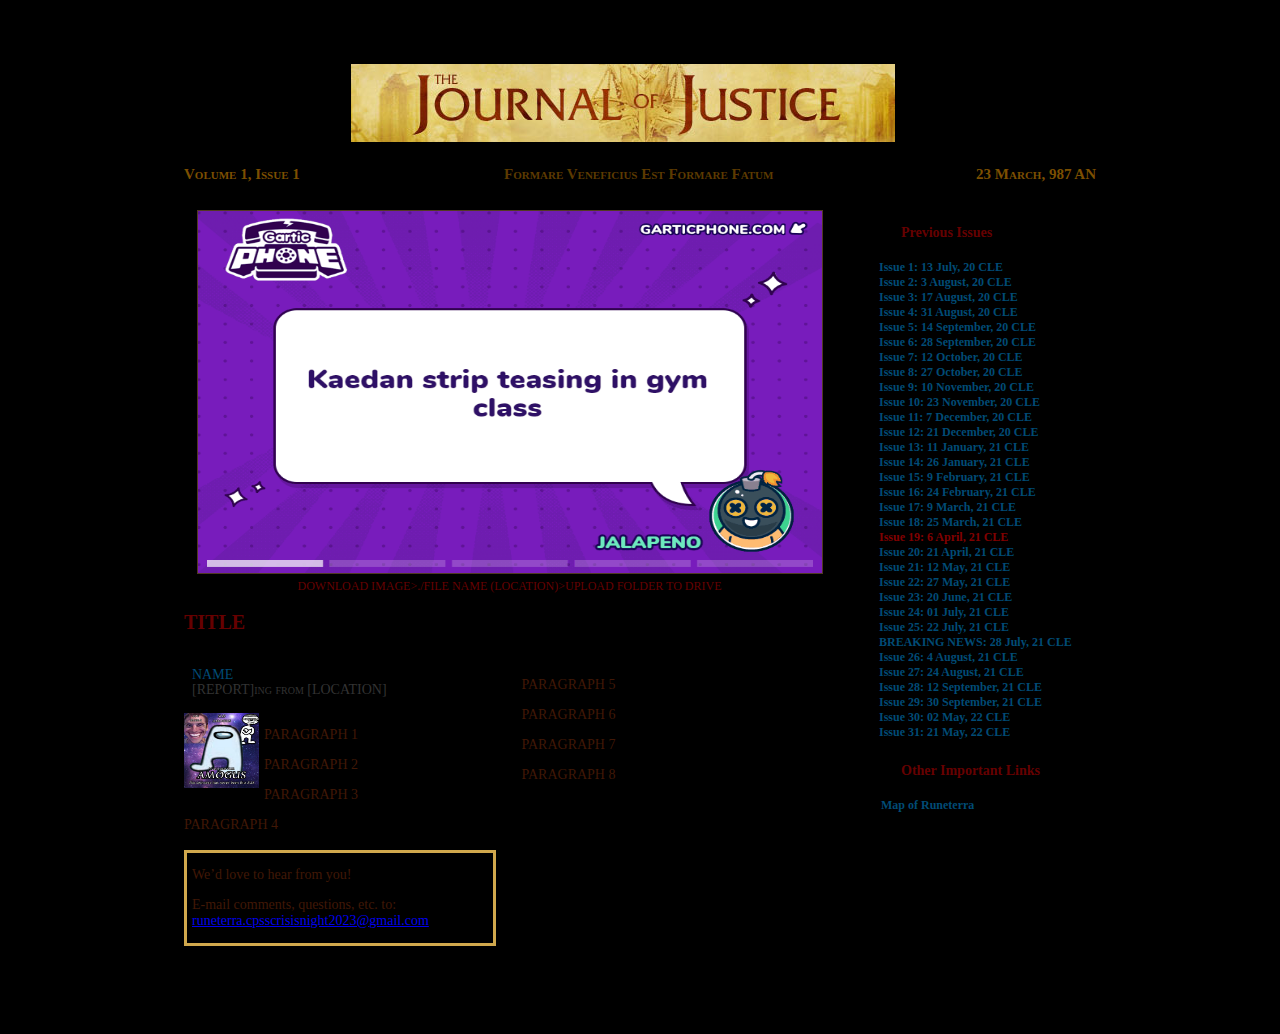
==== index.html @ c4e294aa "Rename limit test.html to index.html" ====
<!DOCTYPE html PUBLIC "-//W3C//DTD HTML 4.01//EN" "http://www.w3.org/TR/html4/strict.dtd">
<!-- saved from url=(0058)http://arcanummajoris.altervista.org/JoJ/Vol1/Issue19.html -->
<html xmlns="http://www.w3.org/1999/xhtml" xml:lang="en" lang="en"><head><meta http-equiv="Content-Type" content="text/html; charset=UTF-8">


	<script type="text/javascript" src="./limit test_files/script_    _script type=" text="" javascript"=""></script>
	<link type="text/css" rel="stylesheet" media="all" href="./limit test_files/style.css">
    <link type="text/css" rel="stylesheet" media="all" href="./limit test_files/shadowbox.css">
	<script type="text/javascript">
		Shadowbox.init({
			enableKeys: false
		});
	</script><style type="text/css" id="operaUserStyle"></style>
	
	<title>The Journal of Justice – Volume 1, Issue 19</title>
<style id="custom-cursor" type="text/css">body button, body [type='button'], body input[type='reset'], body input[type='submit'], body [role="button"], ::-webkit-search-cancel-button, ::-webkit-search-decoration, ::-webkit-scrollbar-button, ::-webkit-file-upload-button, [role^=button], .cc_pointer, [type="search"]::-webkit-search-cancel-button, a, select, [type="search"]::-webkit-search-decoration, .paper-button, .ytp-progress-bar-container, input[type=submit], :link, :visited, a > *, img,  ::-webkit-scrollbar-button, .ogdlpmhglpejoiomcodnpjnfgcpmgale_pointer, ::-webkit-file-upload-button, .ytp-volume-panel, #myogdlpmhglpejoiomcodnpjnfgcpmgale .icon, body .custom-cursor-on-hover {cursor: url("[data-uri]") 4 1, pointer !important;} html,body,body select,body .custom-cursor-default-hover {cursor: url("[data-uri]") 7 3, auto !important;}</style><style type="text/css">:root zeus-ad, :root topadblock, :root span[id^="ezoic-pub-ad-placeholder-"], :root guj-ad, :root gpt-ad, :root div[jsdata*="CarouselPLA-"][data-id^="CarouselPLA-"], :root div[id^="zergnet-widget"], :root div[id^="yandex_ad"], :root div[id^="vuukle-ad-"], :root div[id^="sticky_ad_"], :root div[id^="rc-widget-"], :root div[id^="lazyad-"], :root div[id^="gpt_ad_"], :root div[id^="ezoic-pub-ad-"], :root div[id^="div-gpt-"], :root div[id^="dfp-ad-"], :root div[id^="advads_ad_"], :root div[id^="adspot-"], :root div[id^="ads300_250-widget-"], :root div[id^="ads300_100-widget-"], :root div[id^="ads250_250-widget-"], :root div[id^="adrotate_widgets-"], :root div[id^="adngin-"], :root div[id^="_vdo_ads_player_ai_"], :root div[id*="ScriptRoot"], :root div[id*="MarketGid"], :root div[data-native_ad], :root div[data-mpu1], :root div[data-insertion], :root div[data-id-advertdfpconf], :root div[data-google-query-id], :root hl-adsense, :root div[data-contentexchange-widget], :root div[data-content="Advertisement"], :root div[data-alias="300x250 Ad 2"], :root div[data-alias="300x250 Ad 1"], :root div[data-adzone], :root div[data-adunit-path], :root div[data-ad-wrapper], :root div[data-ad-targeting], :root div[data-ad-placeholder], :root div[class^="native-ad-"], :root div[data-dfp-id], :root div[class^="kiwi-ad-wrapper"], :root div[class^="Adstyled__AdWrapper-"], :root div[aria-label="Ads"], :root display-ads, :root display-ad-component, :root aside[id^="adrotate_widgets-"], :root article.ad, :root ark-top-ad, :root app-advertisement, :root app-ad, :root amp-fx-flying-carpet, :root amp-embed[type="taboola"], :root amp-connatix-player, :root amp-ad-custom, :root ad-shield-ads, :root ad-desktop-sidebar, :root a[onmousedown^="this.href='https://paid.outbrain.com/network/redir?"][target="_blank"] + .ob_source, :root a[onmousedown^="this.href='https://paid.outbrain.com/network/redir?"][target="_blank"], :root a[onmousedown^="this.href='http://paid.outbrain.com/network/redir?"][target="_blank"] + .ob_source, :root a[href^="https://yogacomplyfuel.com/"], :root a[href^="https://www.purevpn.com/"][href*="&utm_source=aff-"], :root a[href^="https://www.privateinternetaccess.com/"] > img, :root a[href^="https://www.onlineusershielder.com/"], :root a[href^="https://www.nutaku.net/signup/landing/"], :root a[href^="https://www.nudeidols.com/cams/"], :root a[href^="https://www.mypornstarcams.com/landing/click/"], :root a[href^="https://www.mrskin.com/account/"], :root a[href^="https://www.kingsoffetish.com/tour?partner_id="], :root a[href^="https://www.iyalc.com/"], :root a[href^="https://www.infowarsstore.com/"] > img, :root a[href^="https://t.grtyi.com/"], :root a[href^="https://www.highperformancecpmgate.com/"], :root a[href^="https://www.highcpmrevenuenetwork.com/"], :root a[href^="https://www.get-express-vpn.com/offer/"], :root a[href^="https://www.financeads.net/tc.php?"], :root a[href^="https://www.brazzersnetwork.com/landing/"], :root div[class^="Display_displayAd"], :root a[href^="https://www.sheetmusicplus.com/?aff_id="], :root a[href^="https://www.bang.com/?aff="], :root [data-template-type="nativead"], :root a[href^="https://www.adultempire.com/"][href*="?partner_id="], :root a[href^="https://webroutetrk.com/"], :root a[href^="https://twinrdsyn.com/"], :root a[href^="https://tsartech.g2afse.com/"], :root [href^="https://www.mypatriotsupply.com/"] > img, :root a[href^="https://trk.softonixs.xyz/"], :root a[href^="https://trk.nfl-online-streams.club/"], :root a[href^="https://tragency-clesburg.icu/"], :root a[href^="https://tracking.avapartner.com/"], :root a[href^="https://track.afcpatrk.com/"], :root a[href^="https://track.adform.net/"], :root a[href^="https://torguard.net/aff.php"] > img, :root [data-role="tile-ads-module"], :root a[href^="https://adsrv4k.com/"], :root a[href^="https://go.xlviirdr.com"], :root a[href^="https://thaudray.com/"], :root a[href^="https://www.5mno3.com/"], :root a[href^="https://taghaugh.com/"], :root a[href^="https://www.sweetdeals.com"], :root [href^="https://zstacklife.com/"] img, :root a[href^="https://t.aslnk.link/"], :root a[href^="https://t.adating.link/"], :root [href^="https://track.fiverr.com/visit/"] > img, :root a[href^="https://go.trackitalltheway.com/"], :root a[href^="https://syndication.exoclick.com/"], :root a[href^="https://syndication.dynsrvtbg.com/"], :root a[href^="https://streamate.com/landing/click/"], :root a[href^="https://ad.doubleclick.net/"], :root a[href^="https://static.fleshlight.com/images/banners/"], :root a[href^="https://go.strpjmp.com/"], :root a[href^="https://refpa4903566.top/"], :root a[href^="https://prf.hn/click/"][href*="/camref:"] > img, :root a[href^="https://serve.awmdelivery.com/"], :root a[href^="https://prf.hn/click/"][href*="/adref:"] > img, :root [href^="https://r.kraken.com/"], :root a[href^="https://mmwebhandler.aff-online.com/"], :root a[href^="https://www.bet365.com/"][href*="affiliate="], :root iframe[id^="google_ads_frame"], :root a[href^="https://pb-track.com/"], :root a[href^="https://paid.outbrain.com/network/redir?"], :root div[id^="ad_position_"], :root a[href^="https://ovb.im/"], :root div[id^="ad-div-"], :root a[href^="https://newbinotracs.com/"], :root a[href^="https://natour.naughtyamerica.com/track/"], :root [href^="https://stvkr.com/"], :root a[href^="https://mediaserver.entainpartners.com/renderBanner.do?"], :root [href^="https://www.herbanomic.com/"] > img, :root a[href^="//moksoxos.com/"], :root a[href^="https://maymooth-stopic.com/"], :root a[href^="https://loboclick.com"], :root [href^="https://routewebtk.com/"], :root a[href^="https://see.kmisln.com/"], :root a[href^="https://a.bestcontentweb.top/"], :root a[href^="https://lobimax.com/"], :root a[href^="https://lead1.pl/"], :root a[href^="https://landing.brazzersnetwork.com/"], :root a[href^="https://ads.leovegas.com/redirect.aspx?"], :root a[href^="https://land.brazzersnetwork.com/landing/"], :root a[href^="https://juicyads.in/"], :root a[href^="https://itubego.com/video-downloader/?affid="], :root a[href^="https://iqbroker.com/"][href*="?aff="], :root a[href^="https://incisivetrk.cvtr.io/click?"], :root [data-revive-zoneid], :root a[href^="https://googleads.g.doubleclick.net/pcs/click"], :root a[href^="https://clk.wrenchsound.store/"], :root a[href^="https://go.zybrdr.com"], :root [href^="http://join.michelle-austin.com/"], :root a[href^="https://go.xxxiijmp.com"], :root a[href^="https://go.xtbaffiliates.com/"], :root a[href^="https://ismlks.com/"], :root a[href^="//a.bestcontentfare.top/"], :root [href^="https://www.mypillow.com/"] > img, :root a[href^="https://azpresearch.club/"], :root a[href^="https://go.xlirdr.com"], :root [data-css-class="dfp-inarticle"], :root .card-captioned.crd > .crd--cnt > .s2nPlayer, :root a[href^="https://go.tmrjmp.com"], :root a[href^="https://go.skinstrip.net"][href*="?campaignId="], :root a[href^="https://go.markets.com/visit/?bta="], :root a[href^="//lambingsyddir.com/"], :root a[href^="https://billing.purevpn.com/aff.php"] > img, :root a[href^="https://go.hpyrdr.com/"], :root a[href^="https://go.goaserv.com/"], :root a[href^="https://track.wg-aff.com"], :root a[href^="https://go.ebrokerserve.com/"], :root a[href^="https://go.dmzjmp.com"], :root a[href^="https://twinrdsrv.com/"], :root a[href^="https://go.admjmp.com/"], :root [href^="https://kingered-banctours.com/"], :root a[href^="https://get.surfshark.net/aff_c?"][href*="&aff_id="] > img, :root a-ad, :root a[href^="https://affiliate.rusvpn.com/click.php?"], :root a[href^="https://geniusdexchange.com/"], :root a[href^="https://frameworkdeserve.com/"], :root a[href^="https://flirtandsweets.life/"], :root a[href^="https://www.mrskin.com/tour"], :root a[href^="https://financeads.net/tc.php?"], :root bottomadblock, :root a[href^="https://fertilitycommand.com/"], :root [data-freestar-ad], :root a[href^="https://fc.lc/ref/"], :root div[data-native-ad], :root a[href^="https://engine.trackingdesks.com/"], :root [href^="https://totlnkcl.com/"], :root a[href^="https://www.adskeeper.com"], :root a[data-redirect^="https://paid.outbrain.com/network/redir?"], :root [href^="https://www.reimageplus.com/"], :root a[href^="https://engine.phn.doublepimp.com/"], :root a[href^="https://engine.blueistheneworanges.com/"], :root a[href^="https://wantopticalfreelance.com/"], :root a[href^="https://dl-protect.net/"], :root a[href^="https://clixtrac.com/"], :root div.fadeInDown[id$="____equal"][class$="____equal"], :root a[href^="https://mediaserver.gvcaffiliates.com/renderBanner.do?"], :root a[href^="https://join.dreamsexworld.com/"], :root a[href^="https://click.linksynergy.com/fs-bin/"], :root AD-TRIPLE-BOX, :root a[href^="https://click.hoolig.app/"], :root a[href^="https://track.totalav.com/"], :root img[src^="https://images.purevpnaffiliates.com"], :root a[href^="https://porntubemate.com/"], :root a[href^="http://www.gfrevenge.com/landing/"], :root a[href^="https://clickadilla.com/"], :root a[href^="https://click.dtiserv2.com/"], :root a[href^="https://go.xlvirdr.com"], :root a[href^="https://claring-loccelkin.com/"], :root [class^="s2nPlayer"], :root a[href^="https://chaturbate.jjgirls.com/?track="], :root a[href^="https://chaturbate.com/in/?track="], :root a[href^="https://chaturbate.com/in/?tour="], :root a[href^="https://cams.imagetwist.com/in/?track="], :root a[href^="https://cam4com.go2cloud.org/"], :root a[href^="https://affcpatrk.com/"], :root a[href^="https://bongacams2.com/track?"], :root a[href^="https://www.sheetmusicplus.com/"][href*="?aff_id="], :root a[href^="https://bngpt.com/"], :root a[href^="https://bluedelivery.pro/"], :root #topstuff > #tads, :root a[href^="https://black77854.com/"], :root a[href^="https://burpee.xyz/"], :root a[href^="https://ndt5.net/"], :root a[href^="https://batheunits.com/"], :root a[target="_blank"][onmousedown="this.href^='http://paid.outbrain.com/network/redir?"], :root a[href^="https://banners.livepartners.com/"], :root a[href^="https://m.do.co/c/"] > img, :root [href="https://masstortfinancing.com"] img, :root a[href^="https://bongacams10.com/track?"], :root a[href^="https://albionsoftwares.com/"], :root a[href^="https://t.hrtye.com/"], :root a[href^="https://go.etoro.com/"] > img, :root a[href^="https://join.sexworld3d.com/track/"], :root a[href^="https://intenseaffiliates.com/redirect/"], :root a[href^="https://aweptjmp.com/"], :root a[href^="https://ads.ad4game.com/"], :root [id^="google_ads_iframe"], :root a[href^="https://syndication.optimizesrv.com/"], :root a[href^="https://affpa.top/"], :root a[href^="https://adnetwrk.com/"], :root a[href^="https://adjoincomprise.com/"], :root [href^="http://misslinkvocation.com/"], :root a[href^="https://adclick.g.doubleclick.net/"], :root a[href^="https://go.nordvpn.net/aff"] > img, :root [href^="http://clicks.totemcash.com/"], :root a[href^="https://misspkl.com/"], :root a[href^="https://ad.zanox.com/ppc/"] > img, :root a[href^="https://ad.kubiccomps.icu/"], :root a[href^="https://adswick.com/"], :root a[href^="https://a2.adform.net/"], :root a[href^="https://iactrivago.ampxdirect.com/"], :root a[href^="https://a.medfoodhome.com/"], :root a[href^="http://static.fleshlight.com/images/banners/"], :root a[href^="https://a.adtng.com/"], :root [data-m-ad-id], :root a[href^="https://a-ads.com/"], :root [href="https://ourgoldguy.com/contact/"] img, :root a[href^="https://brightadnetwork.com/"], :root [href^="https://www.avantlink.com/click.php"] img, :root iframe[src^="https://pagead2.googlesyndication.com/"], :root a[href^="http://www.onwebcam.com/random?t_link="], :root a[href^="https://agacelebir.com/"], :root a[href^="https://spygasm.com/track?"], :root a[href^="http://d2.zedo.com/"], :root a[href^="http://www.friendlyduck.com/AF_"], :root a[href^="http://trk.globwo.online/"], :root a[href^="https://prf.hn/click/"][href*="/creativeref:"] > img, :root a[href^="http://www.adultempire.com/unlimited/promo?"][href*="&partner_id="], :root a[href^="http://traffic.tc-clicks.com/"], :root a[href^="http://tour.mrskin.com/"], :root a[href^="https://join.virtualtaboo.com/track/"], :root a[href^="https://funkydaters.com/"], :root [id^="ad_sky"], :root a[href^="http://https://www.get-express-vpn.com/offer/"], :root a[href^="https://cagothie.net/"], :root div[id^="google_dfp_"], :root a[href^="http://googleads.g.doubleclick.net/pcs/click"], :root a[href^="https://awentw.com/"], :root a[href^="https://www.googleadservices.com/pagead/aclk?"], :root a[href^="http://www.mrskin.com/tour"], :root a[href^="http://deloplen.com/"], :root .rc-cta[data-target], :root [href^="http://go.cm-trk2.com/"], :root a[href^="http://adtrack1.club/"], :root a[href^="http://click.payserve.com/"], :root a[href^="https://porngames.adult/?SID="], :root a[href^="https://landing1.brazzersnetwork.com"], :root #slashboxes > .deals-rail, :root [href^="http://globsads.com/"], :root [href^="https://www.brighteonstore.com/products/"] img, :root a[href^="http://bc.vc/?r="], :root .trc_rbox_border_elm .syndicatedItem, :root a[href^="http://www.onclickmega.com/jump/next.php?"], :root a[href^="http://adf.ly/?id="], :root a[href^="https://mityneedn.com/"], :root [href^="http://homemoviestube.com/"], :root a[href^="http://ad.doubleclick.net/"], :root .commercial-unit-mobile-top .jackpot-main-content-container > .UpgKEd + .nZZLFc > .vci, :root a[href^="//syndication.dynsrvtbg.com/"], :root a[href^="//pubads.g.doubleclick.net/"], :root [href^="https://traffserve.com/"], :root div[data-adname], :root a[href^="https://thechleads.pro/"], :root a[href^="//intorterraon.com/"], :root a[href^="https://fastestvpn.com/lifetime-special-deal?a_aid="], :root a[href^="https://tour.mrskin.com/"], :root a[href^="http://allaptair.club/"], :root a[href^="//go.eabids.com/"], :root [data-d-ad-id], :root a[href*=".engine.adglare.net/"], :root a[href^="https://a.bestcontentoperation.top/"], :root a[href^="//go.xlviiirdr.com"], :root [data-dynamic-ads], :root a[data-widget-outbrain-redirect^="http://paid.outbrain.com/network/redir?"], :root [data-ad-width], :root [href^="https://join.playboyplus.com/track/"], :root a[data-url^="http://paid.outbrain.com/network/redir?"] + .author, :root a[href^="https://axdsz.pro/"], :root a[href^="http://bodelen.com/"], :root a[data-oburl^="https://paid.outbrain.com/network/redir?"], :root [href^="https://cpa.10kfreesilver.com/"], :root a[href^="https://a.bestcontentfood.top/"], :root a[href^="https://reinstandpointdumbest.com/"], :root a[data-obtrack^="http://paid.outbrain.com/network/redir?"], :root [href^="https://goldforyourfuture.com/clk.trk"] img, :root a[href^="http://wct.link/"], :root [href^="https://infinitytrk.com/"], :root [onclick^="location.href='http://www.reimageplus.com"], :root [id^="section-ad-banner"], :root .commercial-unit-mobile-top > div[data-pla="1"], :root [id^="chp_ads_block"], :root a[href^="https://go.julrdr.com/"], :root .trc_rbox_div .syndicatedItemUB, :root [href^="https://zone.gotrackier.com/"], :root [href^="https://www.targetingpartner.com/"], :root [href^="https://detachedbates.com/"], :root a[href^="https://fourwhenstatistics.com/"], :root [href^="https://www.restoro.com/"], :root div[id^="ad-position-"], :root a[href^="http://adultfriendfinder.com/go/page/landing"], :root a[href^="http://affiliate.glbtracker.com/"], :root a[href^="https://leg.xyz/?track="], :root a[href^="https://go.cmtaffiliates.com/"], :root [data-name="adaptiveConstructorAd"], :root [href^="https://optimizedelite.com/"] > img, :root a[href^="//thaudray.com/"], :root div[id^="crt-"][style], :root a[href^="http://adultgames.xxx/"], :root a[href^="https://traffic.bannerator.com/"], :root [href^="https://shiftnetwork.infusionsoft.com/go/"] > img, :root a[onmousedown^="this.href='http://paid.outbrain.com/network/redir?"][target="_blank"], :root [href^="https://secure.bmtmicro.com/servlets/"], :root a[href^="https://losingoldfry.com/"], :root .scroll-fixable.rail-right > .deals-rail, :root a[href^="https://oackoubs.com/"], :root a[href^="https://awptjmp.com/"], :root a[href^="https://go.goasrv.com/"], :root .commercial-unit-mobile-top > .v7hl4d, :root [href^="http://mypillow.com/"] > img, :root a[href^="http://bongacams.com/track?"], :root a[href^="https://fleshlight.sjv.io/"], :root [data-ad-manager-id], :root a[href^="https://promo-bc.com/"], :root a[href^="https://clicks.pipaffiliates.com/"], :root [href^="https://noqreport.com/"] > img, :root a[href^="https://go.hpyjmp.com"], :root ADS-RIGHT, :root [href^="https://mystore.com/"] > img, :root [href^="https://mypatriotsupply.com/"] > img, :root [href^="https://mylead.global/stl/"] > img, :root #leader-companion > a[href], :root a[href^="https://transfer.xe.com/signup/track/redirect?"], :root .vid-present > .van_vid_carousel__padding, :root a[href^="https://go.xxxijmp.com"], :root [href^="https://istlnkcl.com/"], :root [href^="https://www.hostg.xyz/"] > img, :root .section-subheader > .section-hotel-prices-header, :root [href^="https://go.affiliatexe.com/"], :root [href^="https://go.4rabettraff.com/"], :root [href^="https://glersakr.com/"], :root ins.adsbygoogle, :root a[href^="https://1startfiledownload1.com/"], :root a[href^="https://wittered-mainging.com/"], :root [href^="https://engine.gettopple.com/"], :root a[href^="https://go.gldrdr.com/"], :root [data-id^="div-gpt-ad"], :root [href^="https://awbbjmp.com/"], :root a[href^="https://k2s.cc/pr/"], :root [href^="https://affect3dnetwork.com/track/"], :root a[href^="https://camfapr.com/landing/click/"], :root [href="//sexcams.plus/"], :root a[href^="https://go.currency.com/"], :root [href^="http://www.mypillow.com/"] > img, :root div[id^="div-ads-"], :root [href^="https://rapidgator.net/article/premium/ref/"], :root a[href^="https://www.sugarinstant.com/?partner_id="], :root a[href^="https://adultfriendfinder.com/go/page/landing"], :root div[data-role="sidebarAd"], :root [href^="https://join3.bannedsextapes.com"], :root div[data-spotim-slot], :root [href^="https://antiagingbed.com/discount/"] > img, :root a[href^="https://go.247traffic.com/"], :root [href^="https://join.girlsoutwest.com/"], :root [href^="http://trafficare.net/"], :root a[href^="https://tc.tradetracker.net/"] > img, :root a[href^="https://adserver.adreactor.com/"], :root [href^="http://join.shemalesfromhell.com/"], :root [id^="ad_slider"], :root a[href^="http://www.adultdvdempire.com/?partner_id="][href*="&utm_"], :root [href^="http://join.shemale.xxx/"], :root [href^="https://ilovemyfreedoms.com/landing-"], :root a[href^="https://ads.betfair.com/redirect.aspx?"], :root [href^="http://www.fleshlightgirls.com/"], :root [href^="http://join.trannies-fuck.com/"], :root .trc_rbox .syndicatedItem, :root a[href^="http://cam4com.go2cloud.org/aff_c?"], :root a[href^="https://cpmspace.com/"], :root [href^="https://freecourseweb.com/"] > .sitefriend, :root [class^="adDisplay-module"], :root [class^="chp_ads_block"], :root a[href^="https://thefacux.com/"], :root a[href^="https://ads.planetwin365affiliate.com/redirect.aspx?"], :root [href^="http://join.rodneymoore.com/"], :root a[href*=".trust.zone"], :root [href^="https://shrugartisticelder.com"], :root [href^="https://go.xlrdr.com"], :root [name^="google_ads_iframe"], :root [href^="https://safer-redirection.com"], :root [href^="//ngeoziadiyc4hi2e.com/"], :root a[href^="https://go.xxxjmp.com"], :root [data-desktop-ad-id], :root [href^="https://wct.link/"], :root #kt_player > a[target="_blank"], :root [href="https://www.masstortfinancing.com/"] > img, :root .ob_container .item-container-obpd, :root [id^="div-gpt-ad"], :root [href^="https://mypillow.com/"] > img, :root [href^="https://ad.admitad.com/"], :root a[href^="https://u.expresstech.io/"], :root [href="https://jdrucker.com/gold"] > img, :root [href^="https://v.investologic.co.uk/"], :root [href^="https://cipledecline.buzz/"], :root a[href^="https://track.ultravpn.com/"], :root [href^="https://goldcometals.com/clk.trk"], :root [data-mobile-ad-id], :root a[href^="http://tc.tradetracker.net/"] > img, :root a[href^="https://www.geekbuying.com/dynamic-ads/"], :root a[href^="http://affiliates.thrixxx.com/"], :root #searchResultsList > div > div[onclick$="'inline.ad'});"], :root a[href^="https://trk.sportsflix4k.club/"], :root a[href^="https://go.xlivrdr.com"], :root [data-ez-name], :root AMP-AD, :root [data-ad-cls], :root a[href^="https://www.goldenfrog.com/vyprvpn?offer_id="][href*="&aff_id="], :root [id^="ad-wrap-"], :root div[id^="taboola-stream-"], :root [href^="https://go.astutelinks.com/"], :root [onclick*="content.ad/"], :root [href^="http://residenceseeingstanding.com/"], :root div[data-adunit], :root app-large-ad, :root [href^="https://turtlebids.irauctions.com/"] img, :root [class^="amp-ad-"], :root [href^="https://affiliate.fastcomet.com/"] > img, :root a[href^="http://go.xtbaffiliates.com/"], :root .grid > .container > #aside-promotion, :root DFP-AD, :root AD-SLOT, :root .ob_dual_right > .ob_ads_header ~ .odb_div, :root [href^="https://click2cvs.com/"], :root .trc_related_container div[data-item-syndicated="true"], :root [href^="http://join.shemalepornstar.com/"], :root a[href^="https://go.xlviiirdr.com"], :root .trc_rbox_div .syndicatedItem, :root [data-ad-module], :root [href^="https://trackfin.asia/"], :root .plistaList > .plista_widget_underArticle_item[data-type="pet"], :root a[href*="//lkstrck2.com/"], :root .plistaList > .itemLinkPET, :root atf-ad-slot, :root .commercial-unit-mobile-top .jackpot-main-content-container > .UpgKEd + .nZZLFc > div > .vci, :root a[href^="http://partners.etoro.com/"], :root [data-advadstrackid], :root #atvcap + #tvcap > .mnr-c > .commercial-unit-mobile-top, :root a[href^="https://traffdaq.com/"], :root a[href^="https://tm-offers.gamingadult.com/"], :root [class^="div-gpt-ad"], :root a[href^="https://bs.serving-sys.com"], :root [href^="https://www.cloudways.com/en/?id"], :root a[href^="https://refpazkjixes.top/"], :root #mgb-container > #mgb, :root a[href^="https://join.virtuallust3d.com/"], :root #taw > .med + div > #tvcap > .mnr-c:not(.qs-ic) > .commercial-unit-mobile-top, :root [data-adblockkey] { display: none !important; }</style><link id="nordvpn-contentScript-extension-fonts" rel="stylesheet" href="./limit test_files/css"></head>
<body>
	<div id="container">
		<div id="header">
			<img id="logo" src="./limit test_files/logo_en.jpg" alt="The Journal of Justice">
			<h1 id="issue_number">Volume 1, Issue 1</h1>
			<h2 id="latin_slug">Formare Veneficius Est Formare Fatum</h2>
			<h1 id="issue_date">23 March, 987 AN</h1>
		</div>
		<div id="footer"></div>
		<div id="sidebar">
            <div class="sidebar_top">
                <h2>Previous Issues</h2>
                <div id="block-block-3" class="block block-block">
					<div class="content">
					</div>
				</div>
				<div id="block-views-story_latest_issues-block_1" class="block block-views">
				<div class="content">
					<div class="view view-story-latest-issues view-id-story_latest_issues view-display-id-block_1 view-dom-id-1">
						<div class="view-content">
							<div class="item-list">
								<ul>
									<li class="views-row views-row-1 views-row-odd views-row-first">  
										<div class="views-field-title">
											<span class="field-content"><a href="http://arcanummajoris.altervista.org/JoJ/Vol1/Issue1.html">Issue 1: 13 July, 20 CLE</a></span>
										</div>
									</li>
									<li class="views-row views-row-2 views-row-even">  
										<div class="views-field-title">
											<span class="field-content"><st><a href="http://arcanummajoris.altervista.org/JoJ/Vol1/Issue2.html">Issue 2: 3 August, 20 CLE</a></st></span>
										</div>
									</li>
									<li class="views-row views-row-3 views-row-odd">  
										<div class="views-field-title">
											<span class="field-content"><st><a href="http://arcanummajoris.altervista.org/JoJ/Vol1/Issue3.html">Issue 3: 17 August, 20 CLE</a></st></span>
										</div>
									</li>
									<li class="views-row views-row-4 views-row-even">  
										<div class="views-field-title">
											<span class="field-content"><a href="http://arcanummajoris.altervista.org/JoJ/Vol1/Issue4.html">Issue 4: 31 August, 20 CLE</a></span>
										</div>
									</li>
									<li class="views-row views-row-5 views-row-odd">  
										<div class="views-field-title">
											<span class="field-content"><a href="http://arcanummajoris.altervista.org/JoJ/Vol1/Issue5.html">Issue 5: 14 September, 20 CLE</a></span>
										</div>
									</li>
									<li class="views-row views-row-6 views-row-even">  
										<div class="views-field-title">
											<span class="field-content"><a href="http://arcanummajoris.altervista.org/JoJ/Vol1/Issue6.html">Issue 6: 28 September, 20 CLE</a></span>
										</div>
									</li>
									<li class="views-row views-row-7 views-row-odd">  
										<div class="views-field-title">
											<span class="field-content"><a href="http://arcanummajoris.altervista.org/JoJ/Vol1/Issue7.html">Issue 7: 12 October, 20 CLE</a></span>
										</div>
									</li>
									<li class="views-row views-row-8 views-row-even">  
										<div class="views-field-title">
											<span class="field-content"><a href="http://arcanummajoris.altervista.org/JoJ/Vol1/Issue8.html">Issue 8: 27 October, 20 CLE</a></span>
										</div>
									</li>
									<li class="views-row views-row-9 views-row-odd">  
										<div class="views-field-title">
											<span class="field-content"><a href="http://arcanummajoris.altervista.org/JoJ/Vol1/Issue9.html">Issue 9: 10 November, 20 CLE</a></span>
										</div>
									</li>
									<li class="views-row views-row-10 views-row-even">  
										<div class="views-field-title">
											<span class="field-content"><a href="http://arcanummajoris.altervista.org/JoJ/Vol1/Issue10.html">Issue 10: 23 November, 20 CLE</a></span>
										</div>
									</li>
									<li class="views-row views-row-11 views-row-odd">  
										<div class="views-field-title">
											<span class="field-content"><a href="http://arcanummajoris.altervista.org/JoJ/Vol1/Issue11.html">Issue 11: 7 December, 20 CLE</a></span>
										</div>
									</li>
									<li class="views-row views-row-12 views-row-even">  
										<div class="views-field-title">
											<span class="field-content"><a href="http://arcanummajoris.altervista.org/JoJ/Vol1/Issue12.html">Issue 12: 21 December, 20 CLE</a></span>
										</div>
									</li>
									<li class="views-row views-row-13 views-row-odd">  
										<div class="views-field-title">
											<span class="field-content"><a href="http://arcanummajoris.altervista.org/JoJ/Vol1/Issue13.html">Issue 13: 11 January, 21 CLE</a></span>
										</div>
									</li>
									<li class="views-row views-row-14 views-row-even">  
										<div class="views-field-title">
											<span class="field-content"><a href="http://arcanummajoris.altervista.org/JoJ/Vol1/Issue14.html">Issue 14: 26 January, 21 CLE</a></span>
										</div>
									</li>
									<li class="views-row views-row-15 views-row-odd">  
										<div class="views-field-title">
											<span class="field-content"><a href="http://arcanummajoris.altervista.org/JoJ/Vol1/Issue15.html">Issue 15: 9 February, 21 CLE</a></span>
										</div>
									</li>
									<li class="views-row views-row-16 views-row-even">  
										<div class="views-field-title">
											<span class="field-content"><a href="http://arcanummajoris.altervista.org/JoJ/Vol1/Issue16.html">Issue 16: 24 February, 21 CLE</a></span>
										</div>
									</li>
									<li class="views-row views-row-17 views-row-odd">  
										<div class="views-field-title">
											<a href="http://arcanummajoris.altervista.org/JoJ/Vol1/Issue17.html">Issue 17: 9 March, 21 CLE</a>
										</div>
									</li>
									<li class="views-row views-row-18 views-row-even">  
										<div class="views-field-title">
											<span class="field-content"><a href="http://arcanummajoris.altervista.org/JoJ/Vol1/Issue18.html">Issue 18: 25 March, 21 CLE</a></span>
										</div>
									</li>
									<li class="views-row views-row-19 views-row-odd">  
										<div class="views-field-title">
											<span class="field-content"><span class="field-content"><strong><font color="#800000">Issue 19: 6 April, 21 CLE</font></strong></span>
										</span></div>
									</li>
									<li class="views-row views-row-20 views-row-even">  
										<div class="views-field-title">
											<span class="field-content"><a href="http://arcanummajoris.altervista.org/JoJ/Vol1/Issue20.html">Issue 20: 21 April, 21 CLE</a></span>
										</div>
									</li>
									<li class="views-row views-row-21 views-row-odd">  
										<div class="views-field-title">
											<span class="field-content"><a href="http://arcanummajoris.altervista.org/JoJ/Vol1/Issue21.html">Issue 21: 12 May, 21 CLE</a></span>
										</div>
									</li>
									<li class="views-row views-row-22 views-row-even">  
										<div class="views-field-title">
											<span class="field-content"><a href="http://arcanummajoris.altervista.org/JoJ/Vol1/Issue22.html">Issue 22: 27 May, 21 CLE</a></span>
										</div>
									</li>
									<li class="views-row views-row-23 views-row-odd">  
										<div class="views-field-title">
											<span class="field-content"><a href="http://arcanummajoris.altervista.org/JoJ/Vol1/Issue23.html">Issue 23: 20 June, 21 CLE</a></span>
										</div>
									</li>
									<li class="views-row views-row-24 views-row-even">  
										<div class="views-field-title">
											<span class="field-content"><a href="http://arcanummajoris.altervista.org/JoJ/Vol1/Issue24.html">Issue 24: 01 July, 21 CLE</a></span>
										</div>
									</li>
									<li class="views-row views-row-25 views-row-odd">  
										<div class="views-field-title">
											<span class="field-content"><a href="http://arcanummajoris.altervista.org/JoJ/Vol1/Issue25.html">Issue 25: 22 July, 21 CLE</a></span>
										</div>
									</li>
									<li class="views-row views-row-26 views-row-even">  
										<div class="views-field-title">
											<span class="field-content"><a href="http://arcanummajoris.altervista.org/JoJ/Vol1/BreakingNews.html">BREAKING NEWS: 28 July, 21 CLE</a></span>
										</div>
									</li>
									<li class="views-row views-row-27 views-row-odd">  
										<div class="views-field-title">
											<span class="field-content"><a href="http://arcanummajoris.altervista.org/JoJ/Vol1/Issue26.html">Issue 26: 4 August, 21 CLE</a></span>
										</div>
									</li>
									<li class="views-row views-row-28 views-row-even">  
										<div class="views-field-title">
											<span class="field-content"><a href="http://arcanummajoris.altervista.org/JoJ/Vol1/Issue27.html">Issue 27: 24 August, 21 CLE</a></span>
										</div>
									</li>
									<li class="views-row views-row-29 views-row-odd">  
										<div class="views-field-title">
											<span class="field-content"><a href="http://arcanummajoris.altervista.org/JoJ/Vol1/Issue28.html">Issue 28: 12 September, 21 CLE</a></span>
										</div>
									</li>
									<li class="views-row views-row-30 views-row-even">  
										<div class="views-field-title">
											<span class="field-content"><a href="http://arcanummajoris.altervista.org/JoJ/Vol1/Issue29.html">Issue 29: 30 September, 21 CLE</a></span>
										</div>
									</li>
									<li class="views-row views-row-31 views-row-odd">  
										<div class="views-field-title">
											<span class="field-content"><a href="http://arcanummajoris.altervista.org/JoJ/Vol1/Issue30.html">Issue 30: 02 May, 22 CLE</a></span>
										</div>
									</li>
									<li class="views-row views-row-32 views-row-even views-row-last">  
										<div class="views-field-title">
											<span class="field-content"><a href="http://arcanummajoris.altervista.org/JoJ/Vol1/Issue31.html" class="active">Issue 31: 21 May, 22 CLE</a></span>
										</div>
									</li>
								</ul>
							</div>
						</div>
					</div>
				</div>
			</div>
		</div>
		<div class="sidebar_bottom">
			<h2>Other Important Links</h2>
			<a href="https://drive.google.com/file/d/1shIzvJW5BO_DKiOSZcNDEJlAhk3VjiIP/view?usp=sharing">Map of Runeterra</a>
		</div>
			</div><div id="content_left">
					<center><img src="./limit test_files/album_1f6o7amnf.gif" style="width: 624px; height: 362px;" alt=""><span class="image_caption">DOWNLOAD IMAGE&gt;./FILE NAME (LOCATION)&gt;UPLOAD FOLDER TO DRIVE</span></center><br>
<div class="article_block_100">
<h1>TITLE</h1>
<h2>OPTIONAL SUBTITLE</h2>
<div align="justify">
<div class="left_column">
<div class="reporter_box"><span class="reported_by">NAME</span> <span class="reported_from">[REPORT]ing from [LOCATION]</span></div><img class="inline_image" style="width: 75px; height: 75px;" src="./limit test_files/ak7fmkt1i4771-775498849" alt="">

<p>PARAGRAPH 1</p>
<p>PARAGRAPH 2</p>
<p>PARAGRAPH 3</p>
<p>PARAGRAPH 4</p>

</div>
</div>
<div align="justify">
<div class="right_column" style="margin-top: 3px;">

<p>PARAGRAPH 5</p>
<p>PARAGRAPH 6</p>
<p>PARAGRAPH 7</p>
<p>PARAGRAPH 8</p>


</div>
</div>
<div class="clear"></div>

















<div class="right_column" style="margin-top: 3px;">
<div align="justify">

















</div>
<div class="article_block_100">
<div class="article_seperator">
<p>We’d love to hear from you!</p>
<p>E-mail comments, questions, etc. to: <a href="mailto:runeterra.cpsscrisisnight2023@gmail.com">runeterra.cpsscrisisnight2023@gmail.com</a></p>


</div>
</div>
</div>
<div class="clear"></div>
<hr>		</div>
		<div style="clear: left"></div>
	</div>

<div id="sb-container"><div id="sb-overlay"></div><div id="sb-wrapper"><div id="sb-title"><div id="sb-title-inner"></div></div><div id="sb-wrapper-inner"><div id="sb-body"><div id="sb-body-inner"></div><div id="sb-loading"><div id="sb-loading-inner"><span>loading</span></div></div></div></div><div id="sb-info"><div id="sb-info-inner"><div id="sb-counter"></div><div id="sb-nav"><a id="sb-nav-close" title="Close" onclick="Shadowbox.close()"></a><a id="sb-nav-next" title="Next" onclick="Shadowbox.next()"></a><a id="sb-nav-play" title="Play" onclick="Shadowbox.play()"></a><a id="sb-nav-pause" title="Pause" onclick="Shadowbox.pause()"></a><a id="sb-nav-previous" title="Previous" onclick="Shadowbox.previous()"></a></div></div></div></div></div>
<script type="text/javascript">
			
</script></div></body><nordvpn-contentscript-extension-mount-2.73.3></nordvpn-contentscript-extension-mount-2.73.3></html>
---- limit test_files/style.css ----
html,body {
	padding: 0;
	height: 100%; /* needed for container min-height */
}

body {
	background: #000000;
	font-family: Georgia, serif;
	font-size: 14px;
	color: #666;
	margin: 50px 0;
}

.views-admin-links {
	display: none;
}

#container {
	position: relative; /* needed for footer positioning*/
	margin: 0 auto; /* center, not in IE5 */
	width: 1012px;
	background: #000000 url('http://arcanummajoris.altervista.org/wp-content/uploads/2016/02/parchment_body.png') top left repeat-y;
	min-height: 400px;
}

#header {
	padding: 10px;
	background: url('http://arcanummajoris.altervista.org/wp-content/uploads/2016/02/parchment_header.png') top left no-repeat;
	height: 313px;
	position: absolute;
	top: -40px;
	left: 0;
	right: 0;
}

#sidebar {
	padding: 10px;
	padding-top: 160px;
	position: relative;
	float: right;
	width: 235px;
	margin-right: 32px;
}

#footer {
	position: absolute;
	bottom: -50px;
	left: 0;
	right: 0;
	background: url('http://arcanummajoris.altervista.org/wp-content/uploads/2016/02/parchment_footer.png') bottom left no-repeat;
	height: 313px;
}

.clear {
	clear: both;
}

hr {
	width: 674px;
	height: 11px;
	background: url('http://arcanummajoris.altervista.org/wp-content/uploads/2016/02/hr_bg.png') top left no-repeat;
	border: none;
	margin-bottom: 10px;
}

.half {
    width: 322px;
}
/* End Basic Layout */

/* Header Layout */
#header h1, h2 {
	color: #7c4f00;
	font-size: 15px;
	font-family: Georgia, serif;
}

#header h2 {
	color: #5c3a00;
}

#issue_number {
	position: absolute; 
	top: 146px; 
	left: 50px;
	font-variant: small-caps;
}

#latin_slug {
 	position: absolute; 
 	top: 144px; 
 	left: 370px;
 	font-variant: small-caps;
}

#issue_date {
	position: absolute; 
	top: 146px; 
	right: 50px;
	font-variant: small-caps;
}

#logo {
	position: absolute; 
	left: 217px; 
	top: 54px;
}
/* End Header Layout */

/* Primary Content Styles */
#content_left {
	padding: 0 20px;
	padding-top: 160px;
	padding-bottom: 10px;
	margin-left: 30px;
	margin-right: 291px;
	position: relative;
}

#content_left h1 {
	color: #660000;
	font-size: 20px;
	font-family: Georgia, serif;
	margin: 0px;
	padding: 0px;
	line-height: 25px;
}

#content_left h2 {
	color: #000000;
	font-size: 12px;
	margin-top: 0px;
	font-family: Georgia, serif;
    font-style: italic;
}

#content_left h3 {
	font-size: 12px; 
	font-weight: bold; 
	color: #600;
	margin-bottom: -5px;
	border-bottom: 2px solid #600;
}

#content_left p {
	color: #411806;
}

#content_left img {
	border: 1px solid #513922;
}

.article_block_100 {
	width: 100%;
}

.article_block_50 {
	float: left;
	width: 48%;
}

.left {
	padding-right: 25px;
}

.left_column {
	float: left;
	width: 48%;
	padding-right: 25px;
}

.right_column {
	float: left;
	width: 48%;
	margin-top: 20px;
}

.reporter_box {
	background: url('http://arcanummajoris.altervista.org/wp-content/uploads/2016/02/reporter_box_bg.jpg') top left no-repeat;
	height: 47px;
	width: 287px;
	min-height: 47px;
	font-size: 14px;
	padding-top: 6px;
	padding-left: 8px;
	position: relative;
	font-variant: small-caps
}

.reported_by {
	color: #004b75;
	position: absolute;
	top: 7px;
}

.reported_from {
	color: #333333;
	position: absolute;
	bottom: 15px;
}

.mug_shot {
	border: 1px solid #6a4f29;
	height: 34px;
	width: 34px;
	float: left;
}

.article_seperator {
	padding-left: 5px; 
	padding-right: 5px; 
	border: 3px solid #d0a84d;
}

.inline_image {
	float: left; 
	padding-right: 5px; 
}

#content_left img.inline_image {
	border: none;
}

.image_caption { 
	font-size: 12px; 
	color: #600;
}
/* End Primary Content Styles */

/* Sidebar Styles */
#sidebar h2 {
	background: url('http://arcanummajoris.altervista.org/wp-content/uploads/2016/02/sidebar_h1_bg.png') top left no-repeat;
	height: 26px;
	font-size: 14px;
	color: #660000;
	padding-left: 32px;
	line-height: 22px;
}

.item-list ul {
	color: #004b75;
	margin-left: -30px;
	font-size: 12px;
	font-family: Georgia,serif;
	list-style-type: none;
}

.item-list ul li a, .item-list ul li a:visited {
	color: #004B75;
	text-decoration: none;
    font-size: 12px;
    font-weight: bold;
    font-family: Georgia, serif;
}

.sidebar_top {
    margin-bottom: 20px;
}

.sidebar_bottom a {
    color: #004B75;
    text-decoration: none;
    padding-left: 12px;
    font-size: 12px;
    font-weight: bold;
    font-family: Georgia, serif;
}
/* End Sidebar Styles */
---- limit test_files/shadowbox.css ----
/*
     FILE ARCHIVED ON 21:35:23 Aug 26, 2014 AND RETRIEVED FROM THE
     INTERNET ARCHIVE ON 1:45:05 Sep 12, 2014.
     JAVASCRIPT APPENDED BY WAYBACK MACHINE, COPYRIGHT INTERNET ARCHIVE.

     ALL OTHER CONTENT MAY ALSO BE PROTECTED BY COPYRIGHT (17 U.S.C.
     SECTION 108(a)(3)).
*/
#sb-title-inner,#sb-info-inner,#sb-loading-inner,div.sb-message{font-family:"HelveticaNeue-Light","Helvetica Neue",Helvetica,Arial,sans-serif;font-weight:200;color:#fff;}
#sb-container{position:fixed;margin:0;padding:0;top:0;left:0;z-index:999;text-align:left;visibility:hidden;display:none;}
#sb-overlay{position:relative;height:100%;width:100%;}
#sb-wrapper{position:absolute;visibility:hidden;width:100px;}
#sb-wrapper-inner{position:relative;border:1px solid #303030;overflow:hidden;height:100px;}
#sb-body{position:relative;height:100%;}
#sb-body-inner{position:absolute;height:100%;width:100%;}
#sb-player.html{height:100%;overflow:auto;}
#sb-body img{border:none;}
#sb-loading{position:relative;height:100%;}
#sb-loading-inner{position:absolute;font-size:14px;line-height:24px;height:24px;top:50%;margin-top:-12px;width:100%;text-align:center;}
#sb-loading-inner span{background:url(/web/20140826213523/http://joj.leagueoflegends.com/themes/story_tab/js/shadowbox-3.0.3/loading.gif) no-repeat;padding-left:34px;display:inline-block;}
#sb-body,#sb-loading{background-color:#060606;}
#sb-title,#sb-info{position:relative;margin:0;padding:0;overflow:hidden;}
#sb-title,#sb-title-inner{height:26px;line-height:26px;}
#sb-title-inner{font-size:16px;}
#sb-info,#sb-info-inner{height:20px;line-height:20px;}
#sb-info-inner{font-size:12px;}
#sb-nav{float:right;height:16px;padding:2px 0;width:45%;}
#sb-nav a{display:block;float:right;height:16px;width:16px;margin-left:3px;cursor:pointer;background-repeat:no-repeat;}
#sb-nav-close{background-image:url(/web/20140826213523/http://joj.leagueoflegends.com/themes/story_tab/js/shadowbox-3.0.3/close.png);}
#sb-nav-next{background-image:url(/web/20140826213523/http://joj.leagueoflegends.com/themes/story_tab/js/shadowbox-3.0.3/next.png);}
#sb-nav-previous{background-image:url(/web/20140826213523/http://joj.leagueoflegends.com/themes/story_tab/js/shadowbox-3.0.3/previous.png);}
#sb-nav-play{background-image:url(/web/20140826213523/http://joj.leagueoflegends.com/themes/story_tab/js/shadowbox-3.0.3/play.png);}
#sb-nav-pause{background-image:url(/web/20140826213523/http://joj.leagueoflegends.com/themes/story_tab/js/shadowbox-3.0.3/pause.png);}
#sb-counter{float:left;width:45%;}
#sb-counter a{padding:0 4px 0 0;text-decoration:none;cursor:pointer;color:#fff;}
#sb-counter a.sb-counter-current{text-decoration:underline;}
div.sb-message{font-size:12px;padding:10px;text-align:center;}
div.sb-message a:link,div.sb-message a:visited{color:#fff;text-decoration:underline;}
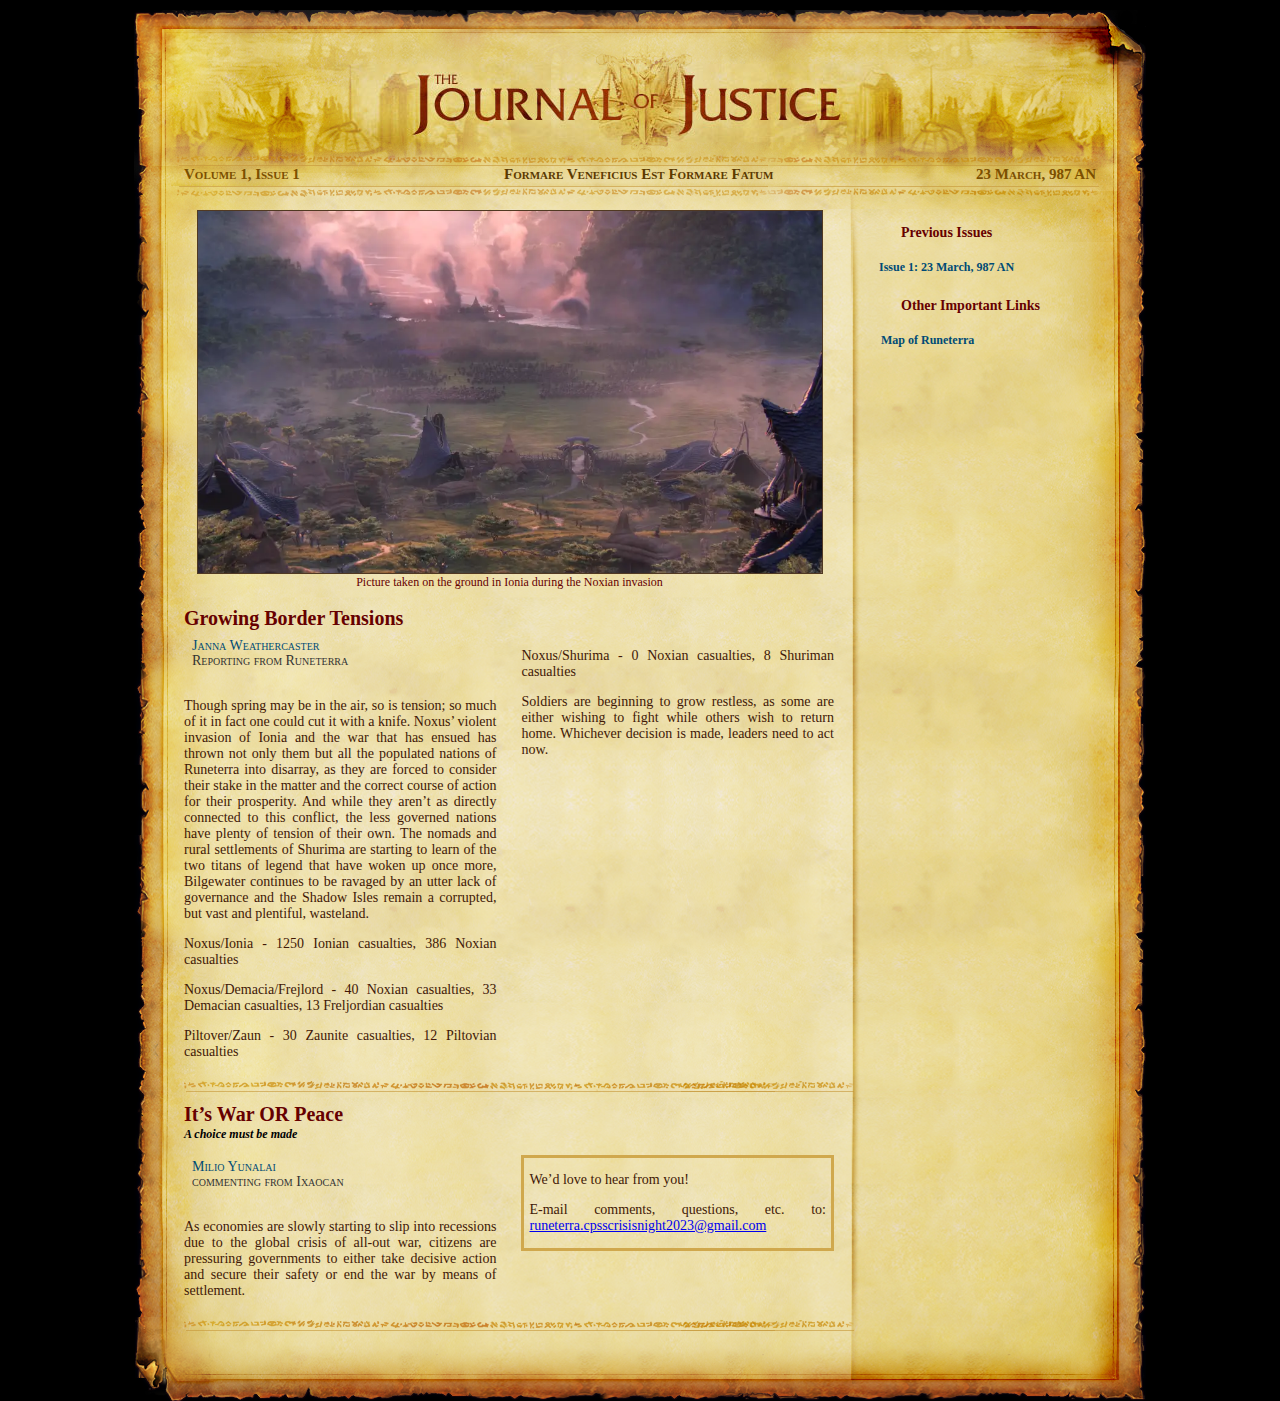
==== commit 17cac840: "Change large image display from inline to block" ====
--- a/index.html
+++ b/index.html
@@ -3,21 +3,21 @@
 <html xmlns="http://www.w3.org/1999/xhtml" xml:lang="en" lang="en"><head><meta http-equiv="Content-Type" content="text/html; charset=UTF-8">
 
 
-	<script type="text/javascript" src="./limit test_files/script_    _script type=" text="" javascript"=""></script>
-	<link type="text/css" rel="stylesheet" media="all" href="./limit test_files/style.css">
-    <link type="text/css" rel="stylesheet" media="all" href="./limit test_files/shadowbox.css">
+	<script type="text/javascript" src="./JOJ TEMPLATE_files/script_    _script type=" text="" javascript"=""></script>
+	<link type="text/css" rel="stylesheet" media="all" href="./JOJ TEMPLATE_files/style.css">
+    <link type="text/css" rel="stylesheet" media="all" href="./JOJ TEMPLATE_files/shadowbox.css">
 	<script type="text/javascript">
 		Shadowbox.init({
 			enableKeys: false
 		});
-	</script><style type="text/css" id="operaUserStyle"></style>
+	</script>
 	
-	<title>The Journal of Justice – Volume 1, Issue 19</title>
-<style id="custom-cursor" type="text/css">body button, body [type='button'], body input[type='reset'], body input[type='submit'], body [role="button"], ::-webkit-search-cancel-button, ::-webkit-search-decoration, ::-webkit-scrollbar-button, ::-webkit-file-upload-button, [role^=button], .cc_pointer, [type="search"]::-webkit-search-cancel-button, a, select, [type="search"]::-webkit-search-decoration, .paper-button, .ytp-progress-bar-container, input[type=submit], :link, :visited, a > *, img,  ::-webkit-scrollbar-button, .ogdlpmhglpejoiomcodnpjnfgcpmgale_pointer, ::-webkit-file-upload-button, .ytp-volume-panel, #myogdlpmhglpejoiomcodnpjnfgcpmgale .icon, body .custom-cursor-on-hover {cursor: url("[data-uri]") 4 1, pointer !important;} html,body,body select,body .custom-cursor-default-hover {cursor: url("[data-uri]") 7 3, auto !important;}</style><style type="text/css">:root zeus-ad, :root topadblock, :root span[id^="ezoic-pub-ad-placeholder-"], :root guj-ad, :root gpt-ad, :root div[jsdata*="CarouselPLA-"][data-id^="CarouselPLA-"], :root div[id^="zergnet-widget"], :root div[id^="yandex_ad"], :root div[id^="vuukle-ad-"], :root div[id^="sticky_ad_"], :root div[id^="rc-widget-"], :root div[id^="lazyad-"], :root div[id^="gpt_ad_"], :root div[id^="ezoic-pub-ad-"], :root div[id^="div-gpt-"], :root div[id^="dfp-ad-"], :root div[id^="advads_ad_"], :root div[id^="adspot-"], :root div[id^="ads300_250-widget-"], :root div[id^="ads300_100-widget-"], :root div[id^="ads250_250-widget-"], :root div[id^="adrotate_widgets-"], :root div[id^="adngin-"], :root div[id^="_vdo_ads_player_ai_"], :root div[id*="ScriptRoot"], :root div[id*="MarketGid"], :root div[data-native_ad], :root div[data-mpu1], :root div[data-insertion], :root div[data-id-advertdfpconf], :root div[data-google-query-id], :root hl-adsense, :root div[data-contentexchange-widget], :root div[data-content="Advertisement"], :root div[data-alias="300x250 Ad 2"], :root div[data-alias="300x250 Ad 1"], :root div[data-adzone], :root div[data-adunit-path], :root div[data-ad-wrapper], :root div[data-ad-targeting], :root div[data-ad-placeholder], :root div[class^="native-ad-"], :root div[data-dfp-id], :root div[class^="kiwi-ad-wrapper"], :root div[class^="Adstyled__AdWrapper-"], :root div[aria-label="Ads"], :root display-ads, :root display-ad-component, :root aside[id^="adrotate_widgets-"], :root article.ad, :root ark-top-ad, :root app-advertisement, :root app-ad, :root amp-fx-flying-carpet, :root amp-embed[type="taboola"], :root amp-connatix-player, :root amp-ad-custom, :root ad-shield-ads, :root ad-desktop-sidebar, :root a[onmousedown^="this.href='https://paid.outbrain.com/network/redir?"][target="_blank"] + .ob_source, :root a[onmousedown^="this.href='https://paid.outbrain.com/network/redir?"][target="_blank"], :root a[onmousedown^="this.href='http://paid.outbrain.com/network/redir?"][target="_blank"] + .ob_source, :root a[href^="https://yogacomplyfuel.com/"], :root a[href^="https://www.purevpn.com/"][href*="&utm_source=aff-"], :root a[href^="https://www.privateinternetaccess.com/"] > img, :root a[href^="https://www.onlineusershielder.com/"], :root a[href^="https://www.nutaku.net/signup/landing/"], :root a[href^="https://www.nudeidols.com/cams/"], :root a[href^="https://www.mypornstarcams.com/landing/click/"], :root a[href^="https://www.mrskin.com/account/"], :root a[href^="https://www.kingsoffetish.com/tour?partner_id="], :root a[href^="https://www.iyalc.com/"], :root a[href^="https://www.infowarsstore.com/"] > img, :root a[href^="https://t.grtyi.com/"], :root a[href^="https://www.highperformancecpmgate.com/"], :root a[href^="https://www.highcpmrevenuenetwork.com/"], :root a[href^="https://www.get-express-vpn.com/offer/"], :root a[href^="https://www.financeads.net/tc.php?"], :root a[href^="https://www.brazzersnetwork.com/landing/"], :root div[class^="Display_displayAd"], :root a[href^="https://www.sheetmusicplus.com/?aff_id="], :root a[href^="https://www.bang.com/?aff="], :root [data-template-type="nativead"], :root a[href^="https://www.adultempire.com/"][href*="?partner_id="], :root a[href^="https://webroutetrk.com/"], :root a[href^="https://twinrdsyn.com/"], :root a[href^="https://tsartech.g2afse.com/"], :root [href^="https://www.mypatriotsupply.com/"] > img, :root a[href^="https://trk.softonixs.xyz/"], :root a[href^="https://trk.nfl-online-streams.club/"], :root a[href^="https://tragency-clesburg.icu/"], :root a[href^="https://tracking.avapartner.com/"], :root a[href^="https://track.afcpatrk.com/"], :root a[href^="https://track.adform.net/"], :root a[href^="https://torguard.net/aff.php"] > img, :root [data-role="tile-ads-module"], :root a[href^="https://adsrv4k.com/"], :root a[href^="https://go.xlviirdr.com"], :root a[href^="https://thaudray.com/"], :root a[href^="https://www.5mno3.com/"], :root a[href^="https://taghaugh.com/"], :root a[href^="https://www.sweetdeals.com"], :root [href^="https://zstacklife.com/"] img, :root a[href^="https://t.aslnk.link/"], :root a[href^="https://t.adating.link/"], :root [href^="https://track.fiverr.com/visit/"] > img, :root a[href^="https://go.trackitalltheway.com/"], :root a[href^="https://syndication.exoclick.com/"], :root a[href^="https://syndication.dynsrvtbg.com/"], :root a[href^="https://streamate.com/landing/click/"], :root a[href^="https://ad.doubleclick.net/"], :root a[href^="https://static.fleshlight.com/images/banners/"], :root a[href^="https://go.strpjmp.com/"], :root a[href^="https://refpa4903566.top/"], :root a[href^="https://prf.hn/click/"][href*="/camref:"] > img, :root a[href^="https://serve.awmdelivery.com/"], :root a[href^="https://prf.hn/click/"][href*="/adref:"] > img, :root [href^="https://r.kraken.com/"], :root a[href^="https://mmwebhandler.aff-online.com/"], :root a[href^="https://www.bet365.com/"][href*="affiliate="], :root iframe[id^="google_ads_frame"], :root a[href^="https://pb-track.com/"], :root a[href^="https://paid.outbrain.com/network/redir?"], :root div[id^="ad_position_"], :root a[href^="https://ovb.im/"], :root div[id^="ad-div-"], :root a[href^="https://newbinotracs.com/"], :root a[href^="https://natour.naughtyamerica.com/track/"], :root [href^="https://stvkr.com/"], :root a[href^="https://mediaserver.entainpartners.com/renderBanner.do?"], :root [href^="https://www.herbanomic.com/"] > img, :root a[href^="//moksoxos.com/"], :root a[href^="https://maymooth-stopic.com/"], :root a[href^="https://loboclick.com"], :root [href^="https://routewebtk.com/"], :root a[href^="https://see.kmisln.com/"], :root a[href^="https://a.bestcontentweb.top/"], :root a[href^="https://lobimax.com/"], :root a[href^="https://lead1.pl/"], :root a[href^="https://landing.brazzersnetwork.com/"], :root a[href^="https://ads.leovegas.com/redirect.aspx?"], :root a[href^="https://land.brazzersnetwork.com/landing/"], :root a[href^="https://juicyads.in/"], :root a[href^="https://itubego.com/video-downloader/?affid="], :root a[href^="https://iqbroker.com/"][href*="?aff="], :root a[href^="https://incisivetrk.cvtr.io/click?"], :root [data-revive-zoneid], :root a[href^="https://googleads.g.doubleclick.net/pcs/click"], :root a[href^="https://clk.wrenchsound.store/"], :root a[href^="https://go.zybrdr.com"], :root [href^="http://join.michelle-austin.com/"], :root a[href^="https://go.xxxiijmp.com"], :root a[href^="https://go.xtbaffiliates.com/"], :root a[href^="https://ismlks.com/"], :root a[href^="//a.bestcontentfare.top/"], :root [href^="https://www.mypillow.com/"] > img, :root a[href^="https://azpresearch.club/"], :root a[href^="https://go.xlirdr.com"], :root [data-css-class="dfp-inarticle"], :root .card-captioned.crd > .crd--cnt > .s2nPlayer, :root a[href^="https://go.tmrjmp.com"], :root a[href^="https://go.skinstrip.net"][href*="?campaignId="], :root a[href^="https://go.markets.com/visit/?bta="], :root a[href^="//lambingsyddir.com/"], :root a[href^="https://billing.purevpn.com/aff.php"] > img, :root a[href^="https://go.hpyrdr.com/"], :root a[href^="https://go.goaserv.com/"], :root a[href^="https://track.wg-aff.com"], :root a[href^="https://go.ebrokerserve.com/"], :root a[href^="https://go.dmzjmp.com"], :root a[href^="https://twinrdsrv.com/"], :root a[href^="https://go.admjmp.com/"], :root [href^="https://kingered-banctours.com/"], :root a[href^="https://get.surfshark.net/aff_c?"][href*="&aff_id="] > img, :root a-ad, :root a[href^="https://affiliate.rusvpn.com/click.php?"], :root a[href^="https://geniusdexchange.com/"], :root a[href^="https://frameworkdeserve.com/"], :root a[href^="https://flirtandsweets.life/"], :root a[href^="https://www.mrskin.com/tour"], :root a[href^="https://financeads.net/tc.php?"], :root bottomadblock, :root a[href^="https://fertilitycommand.com/"], :root [data-freestar-ad], :root a[href^="https://fc.lc/ref/"], :root div[data-native-ad], :root a[href^="https://engine.trackingdesks.com/"], :root [href^="https://totlnkcl.com/"], :root a[href^="https://www.adskeeper.com"], :root a[data-redirect^="https://paid.outbrain.com/network/redir?"], :root [href^="https://www.reimageplus.com/"], :root a[href^="https://engine.phn.doublepimp.com/"], :root a[href^="https://engine.blueistheneworanges.com/"], :root a[href^="https://wantopticalfreelance.com/"], :root a[href^="https://dl-protect.net/"], :root a[href^="https://clixtrac.com/"], :root div.fadeInDown[id$="____equal"][class$="____equal"], :root a[href^="https://mediaserver.gvcaffiliates.com/renderBanner.do?"], :root a[href^="https://join.dreamsexworld.com/"], :root a[href^="https://click.linksynergy.com/fs-bin/"], :root AD-TRIPLE-BOX, :root a[href^="https://click.hoolig.app/"], :root a[href^="https://track.totalav.com/"], :root img[src^="https://images.purevpnaffiliates.com"], :root a[href^="https://porntubemate.com/"], :root a[href^="http://www.gfrevenge.com/landing/"], :root a[href^="https://clickadilla.com/"], :root a[href^="https://click.dtiserv2.com/"], :root a[href^="https://go.xlvirdr.com"], :root a[href^="https://claring-loccelkin.com/"], :root [class^="s2nPlayer"], :root a[href^="https://chaturbate.jjgirls.com/?track="], :root a[href^="https://chaturbate.com/in/?track="], :root a[href^="https://chaturbate.com/in/?tour="], :root a[href^="https://cams.imagetwist.com/in/?track="], :root a[href^="https://cam4com.go2cloud.org/"], :root a[href^="https://affcpatrk.com/"], :root a[href^="https://bongacams2.com/track?"], :root a[href^="https://www.sheetmusicplus.com/"][href*="?aff_id="], :root a[href^="https://bngpt.com/"], :root a[href^="https://bluedelivery.pro/"], :root #topstuff > #tads, :root a[href^="https://black77854.com/"], :root a[href^="https://burpee.xyz/"], :root a[href^="https://ndt5.net/"], :root a[href^="https://batheunits.com/"], :root a[target="_blank"][onmousedown="this.href^='http://paid.outbrain.com/network/redir?"], :root a[href^="https://banners.livepartners.com/"], :root a[href^="https://m.do.co/c/"] > img, :root [href="https://masstortfinancing.com"] img, :root a[href^="https://bongacams10.com/track?"], :root a[href^="https://albionsoftwares.com/"], :root a[href^="https://t.hrtye.com/"], :root a[href^="https://go.etoro.com/"] > img, :root a[href^="https://join.sexworld3d.com/track/"], :root a[href^="https://intenseaffiliates.com/redirect/"], :root a[href^="https://aweptjmp.com/"], :root a[href^="https://ads.ad4game.com/"], :root [id^="google_ads_iframe"], :root a[href^="https://syndication.optimizesrv.com/"], :root a[href^="https://affpa.top/"], :root a[href^="https://adnetwrk.com/"], :root a[href^="https://adjoincomprise.com/"], :root [href^="http://misslinkvocation.com/"], :root a[href^="https://adclick.g.doubleclick.net/"], :root a[href^="https://go.nordvpn.net/aff"] > img, :root [href^="http://clicks.totemcash.com/"], :root a[href^="https://misspkl.com/"], :root a[href^="https://ad.zanox.com/ppc/"] > img, :root a[href^="https://ad.kubiccomps.icu/"], :root a[href^="https://adswick.com/"], :root a[href^="https://a2.adform.net/"], :root a[href^="https://iactrivago.ampxdirect.com/"], :root a[href^="https://a.medfoodhome.com/"], :root a[href^="http://static.fleshlight.com/images/banners/"], :root a[href^="https://a.adtng.com/"], :root [data-m-ad-id], :root a[href^="https://a-ads.com/"], :root [href="https://ourgoldguy.com/contact/"] img, :root a[href^="https://brightadnetwork.com/"], :root [href^="https://www.avantlink.com/click.php"] img, :root iframe[src^="https://pagead2.googlesyndication.com/"], :root a[href^="http://www.onwebcam.com/random?t_link="], :root a[href^="https://agacelebir.com/"], :root a[href^="https://spygasm.com/track?"], :root a[href^="http://d2.zedo.com/"], :root a[href^="http://www.friendlyduck.com/AF_"], :root a[href^="http://trk.globwo.online/"], :root a[href^="https://prf.hn/click/"][href*="/creativeref:"] > img, :root a[href^="http://www.adultempire.com/unlimited/promo?"][href*="&partner_id="], :root a[href^="http://traffic.tc-clicks.com/"], :root a[href^="http://tour.mrskin.com/"], :root a[href^="https://join.virtualtaboo.com/track/"], :root a[href^="https://funkydaters.com/"], :root [id^="ad_sky"], :root a[href^="http://https://www.get-express-vpn.com/offer/"], :root a[href^="https://cagothie.net/"], :root div[id^="google_dfp_"], :root a[href^="http://googleads.g.doubleclick.net/pcs/click"], :root a[href^="https://awentw.com/"], :root a[href^="https://www.googleadservices.com/pagead/aclk?"], :root a[href^="http://www.mrskin.com/tour"], :root a[href^="http://deloplen.com/"], :root .rc-cta[data-target], :root [href^="http://go.cm-trk2.com/"], :root a[href^="http://adtrack1.club/"], :root a[href^="http://click.payserve.com/"], :root a[href^="https://porngames.adult/?SID="], :root a[href^="https://landing1.brazzersnetwork.com"], :root #slashboxes > .deals-rail, :root [href^="http://globsads.com/"], :root [href^="https://www.brighteonstore.com/products/"] img, :root a[href^="http://bc.vc/?r="], :root .trc_rbox_border_elm .syndicatedItem, :root a[href^="http://www.onclickmega.com/jump/next.php?"], :root a[href^="http://adf.ly/?id="], :root a[href^="https://mityneedn.com/"], :root [href^="http://homemoviestube.com/"], :root a[href^="http://ad.doubleclick.net/"], :root .commercial-unit-mobile-top .jackpot-main-content-container > .UpgKEd + .nZZLFc > .vci, :root a[href^="//syndication.dynsrvtbg.com/"], :root a[href^="//pubads.g.doubleclick.net/"], :root [href^="https://traffserve.com/"], :root div[data-adname], :root a[href^="https://thechleads.pro/"], :root a[href^="//intorterraon.com/"], :root a[href^="https://fastestvpn.com/lifetime-special-deal?a_aid="], :root a[href^="https://tour.mrskin.com/"], :root a[href^="http://allaptair.club/"], :root a[href^="//go.eabids.com/"], :root [data-d-ad-id], :root a[href*=".engine.adglare.net/"], :root a[href^="https://a.bestcontentoperation.top/"], :root a[href^="//go.xlviiirdr.com"], :root [data-dynamic-ads], :root a[data-widget-outbrain-redirect^="http://paid.outbrain.com/network/redir?"], :root [data-ad-width], :root [href^="https://join.playboyplus.com/track/"], :root a[data-url^="http://paid.outbrain.com/network/redir?"] + .author, :root a[href^="https://axdsz.pro/"], :root a[href^="http://bodelen.com/"], :root a[data-oburl^="https://paid.outbrain.com/network/redir?"], :root [href^="https://cpa.10kfreesilver.com/"], :root a[href^="https://a.bestcontentfood.top/"], :root a[href^="https://reinstandpointdumbest.com/"], :root a[data-obtrack^="http://paid.outbrain.com/network/redir?"], :root [href^="https://goldforyourfuture.com/clk.trk"] img, :root a[href^="http://wct.link/"], :root [href^="https://infinitytrk.com/"], :root [onclick^="location.href='http://www.reimageplus.com"], :root [id^="section-ad-banner"], :root .commercial-unit-mobile-top > div[data-pla="1"], :root [id^="chp_ads_block"], :root a[href^="https://go.julrdr.com/"], :root .trc_rbox_div .syndicatedItemUB, :root [href^="https://zone.gotrackier.com/"], :root [href^="https://www.targetingpartner.com/"], :root [href^="https://detachedbates.com/"], :root a[href^="https://fourwhenstatistics.com/"], :root [href^="https://www.restoro.com/"], :root div[id^="ad-position-"], :root a[href^="http://adultfriendfinder.com/go/page/landing"], :root a[href^="http://affiliate.glbtracker.com/"], :root a[href^="https://leg.xyz/?track="], :root a[href^="https://go.cmtaffiliates.com/"], :root [data-name="adaptiveConstructorAd"], :root [href^="https://optimizedelite.com/"] > img, :root a[href^="//thaudray.com/"], :root div[id^="crt-"][style], :root a[href^="http://adultgames.xxx/"], :root a[href^="https://traffic.bannerator.com/"], :root [href^="https://shiftnetwork.infusionsoft.com/go/"] > img, :root a[onmousedown^="this.href='http://paid.outbrain.com/network/redir?"][target="_blank"], :root [href^="https://secure.bmtmicro.com/servlets/"], :root a[href^="https://losingoldfry.com/"], :root .scroll-fixable.rail-right > .deals-rail, :root a[href^="https://oackoubs.com/"], :root a[href^="https://awptjmp.com/"], :root a[href^="https://go.goasrv.com/"], :root .commercial-unit-mobile-top > .v7hl4d, :root [href^="http://mypillow.com/"] > img, :root a[href^="http://bongacams.com/track?"], :root a[href^="https://fleshlight.sjv.io/"], :root [data-ad-manager-id], :root a[href^="https://promo-bc.com/"], :root a[href^="https://clicks.pipaffiliates.com/"], :root [href^="https://noqreport.com/"] > img, :root a[href^="https://go.hpyjmp.com"], :root ADS-RIGHT, :root [href^="https://mystore.com/"] > img, :root [href^="https://mypatriotsupply.com/"] > img, :root [href^="https://mylead.global/stl/"] > img, :root #leader-companion > a[href], :root a[href^="https://transfer.xe.com/signup/track/redirect?"], :root .vid-present > .van_vid_carousel__padding, :root a[href^="https://go.xxxijmp.com"], :root [href^="https://istlnkcl.com/"], :root [href^="https://www.hostg.xyz/"] > img, :root .section-subheader > .section-hotel-prices-header, :root [href^="https://go.affiliatexe.com/"], :root [href^="https://go.4rabettraff.com/"], :root [href^="https://glersakr.com/"], :root ins.adsbygoogle, :root a[href^="https://1startfiledownload1.com/"], :root a[href^="https://wittered-mainging.com/"], :root [href^="https://engine.gettopple.com/"], :root a[href^="https://go.gldrdr.com/"], :root [data-id^="div-gpt-ad"], :root [href^="https://awbbjmp.com/"], :root a[href^="https://k2s.cc/pr/"], :root [href^="https://affect3dnetwork.com/track/"], :root a[href^="https://camfapr.com/landing/click/"], :root [href="//sexcams.plus/"], :root a[href^="https://go.currency.com/"], :root [href^="http://www.mypillow.com/"] > img, :root div[id^="div-ads-"], :root [href^="https://rapidgator.net/article/premium/ref/"], :root a[href^="https://www.sugarinstant.com/?partner_id="], :root a[href^="https://adultfriendfinder.com/go/page/landing"], :root div[data-role="sidebarAd"], :root [href^="https://join3.bannedsextapes.com"], :root div[data-spotim-slot], :root [href^="https://antiagingbed.com/discount/"] > img, :root a[href^="https://go.247traffic.com/"], :root [href^="https://join.girlsoutwest.com/"], :root [href^="http://trafficare.net/"], :root a[href^="https://tc.tradetracker.net/"] > img, :root a[href^="https://adserver.adreactor.com/"], :root [href^="http://join.shemalesfromhell.com/"], :root [id^="ad_slider"], :root a[href^="http://www.adultdvdempire.com/?partner_id="][href*="&utm_"], :root [href^="http://join.shemale.xxx/"], :root [href^="https://ilovemyfreedoms.com/landing-"], :root a[href^="https://ads.betfair.com/redirect.aspx?"], :root [href^="http://www.fleshlightgirls.com/"], :root [href^="http://join.trannies-fuck.com/"], :root .trc_rbox .syndicatedItem, :root a[href^="http://cam4com.go2cloud.org/aff_c?"], :root a[href^="https://cpmspace.com/"], :root [href^="https://freecourseweb.com/"] > .sitefriend, :root [class^="adDisplay-module"], :root [class^="chp_ads_block"], :root a[href^="https://thefacux.com/"], :root a[href^="https://ads.planetwin365affiliate.com/redirect.aspx?"], :root [href^="http://join.rodneymoore.com/"], :root a[href*=".trust.zone"], :root [href^="https://shrugartisticelder.com"], :root [href^="https://go.xlrdr.com"], :root [name^="google_ads_iframe"], :root [href^="https://safer-redirection.com"], :root [href^="//ngeoziadiyc4hi2e.com/"], :root a[href^="https://go.xxxjmp.com"], :root [data-desktop-ad-id], :root [href^="https://wct.link/"], :root #kt_player > a[target="_blank"], :root [href="https://www.masstortfinancing.com/"] > img, :root .ob_container .item-container-obpd, :root [id^="div-gpt-ad"], :root [href^="https://mypillow.com/"] > img, :root [href^="https://ad.admitad.com/"], :root a[href^="https://u.expresstech.io/"], :root [href="https://jdrucker.com/gold"] > img, :root [href^="https://v.investologic.co.uk/"], :root [href^="https://cipledecline.buzz/"], :root a[href^="https://track.ultravpn.com/"], :root [href^="https://goldcometals.com/clk.trk"], :root [data-mobile-ad-id], :root a[href^="http://tc.tradetracker.net/"] > img, :root a[href^="https://www.geekbuying.com/dynamic-ads/"], :root a[href^="http://affiliates.thrixxx.com/"], :root #searchResultsList > div > div[onclick$="'inline.ad'});"], :root a[href^="https://trk.sportsflix4k.club/"], :root a[href^="https://go.xlivrdr.com"], :root [data-ez-name], :root AMP-AD, :root [data-ad-cls], :root a[href^="https://www.goldenfrog.com/vyprvpn?offer_id="][href*="&aff_id="], :root [id^="ad-wrap-"], :root div[id^="taboola-stream-"], :root [href^="https://go.astutelinks.com/"], :root [onclick*="content.ad/"], :root [href^="http://residenceseeingstanding.com/"], :root div[data-adunit], :root app-large-ad, :root [href^="https://turtlebids.irauctions.com/"] img, :root [class^="amp-ad-"], :root [href^="https://affiliate.fastcomet.com/"] > img, :root a[href^="http://go.xtbaffiliates.com/"], :root .grid > .container > #aside-promotion, :root DFP-AD, :root AD-SLOT, :root .ob_dual_right > .ob_ads_header ~ .odb_div, :root [href^="https://click2cvs.com/"], :root .trc_related_container div[data-item-syndicated="true"], :root [href^="http://join.shemalepornstar.com/"], :root a[href^="https://go.xlviiirdr.com"], :root .trc_rbox_div .syndicatedItem, :root [data-ad-module], :root [href^="https://trackfin.asia/"], :root .plistaList > .plista_widget_underArticle_item[data-type="pet"], :root a[href*="//lkstrck2.com/"], :root .plistaList > .itemLinkPET, :root atf-ad-slot, :root .commercial-unit-mobile-top .jackpot-main-content-container > .UpgKEd + .nZZLFc > div > .vci, :root a[href^="http://partners.etoro.com/"], :root [data-advadstrackid], :root #atvcap + #tvcap > .mnr-c > .commercial-unit-mobile-top, :root a[href^="https://traffdaq.com/"], :root a[href^="https://tm-offers.gamingadult.com/"], :root [class^="div-gpt-ad"], :root a[href^="https://bs.serving-sys.com"], :root [href^="https://www.cloudways.com/en/?id"], :root a[href^="https://refpazkjixes.top/"], :root #mgb-container > #mgb, :root a[href^="https://join.virtuallust3d.com/"], :root #taw > .med + div > #tvcap > .mnr-c:not(.qs-ic) > .commercial-unit-mobile-top, :root [data-adblockkey] { display: none !important; }</style><link id="nordvpn-contentScript-extension-fonts" rel="stylesheet" href="./limit test_files/css"></head>
+	<title>The Journal of Justice – Volume 1, Issue 1</title>
+<style id="custom-cursor" type="text/css">body button, body [type='button'], body input[type='reset'], body input[type='submit'], body [role="button"], ::-webkit-search-cancel-button, ::-webkit-search-decoration, ::-webkit-scrollbar-button, ::-webkit-file-upload-button, [role^=button], .cc_pointer, [type="search"]::-webkit-search-cancel-button, a, select, [type="search"]::-webkit-search-decoration, .paper-button, .ytp-progress-bar-container, input[type=submit], :link, :visited, a > *, img,  ::-webkit-scrollbar-button, .ogdlpmhglpejoiomcodnpjnfgcpmgale_pointer, ::-webkit-file-upload-button, .ytp-volume-panel, #myogdlpmhglpejoiomcodnpjnfgcpmgale .icon, body .custom-cursor-on-hover {cursor: "./JOJ TEMPLATE_files/cursor.png" 4 1, pointer !important;} html,body,body select,body .custom-cursor-default-hover {cursor: "./JOJ TEMPLATE_files/cursor.png" 7 3, auto !important;}></style></head>
 <body>
 	<div id="container">
 		<div id="header">
-			<img id="logo" src="./limit test_files/logo_en.jpg" alt="The Journal of Justice">
+			<img id="logo" src="./JOJ TEMPLATE_files/logo_en.jpg" alt="The Journal of Justice">
 			<h1 id="issue_number">Volume 1, Issue 1</h1>
 			<h2 id="latin_slug">Formare Veneficius Est Formare Fatum</h2>
 			<h1 id="issue_date">23 March, 987 AN</h1>
@@ -38,162 +38,7 @@
 								<ul>
 									<li class="views-row views-row-1 views-row-odd views-row-first">  
 										<div class="views-field-title">
-											<span class="field-content"><a href="http://arcanummajoris.altervista.org/JoJ/Vol1/Issue1.html">Issue 1: 13 July, 20 CLE</a></span>
-										</div>
-									</li>
-									<li class="views-row views-row-2 views-row-even">  
-										<div class="views-field-title">
-											<span class="field-content"><st><a href="http://arcanummajoris.altervista.org/JoJ/Vol1/Issue2.html">Issue 2: 3 August, 20 CLE</a></st></span>
-										</div>
-									</li>
-									<li class="views-row views-row-3 views-row-odd">  
-										<div class="views-field-title">
-											<span class="field-content"><st><a href="http://arcanummajoris.altervista.org/JoJ/Vol1/Issue3.html">Issue 3: 17 August, 20 CLE</a></st></span>
-										</div>
-									</li>
-									<li class="views-row views-row-4 views-row-even">  
-										<div class="views-field-title">
-											<span class="field-content"><a href="http://arcanummajoris.altervista.org/JoJ/Vol1/Issue4.html">Issue 4: 31 August, 20 CLE</a></span>
-										</div>
-									</li>
-									<li class="views-row views-row-5 views-row-odd">  
-										<div class="views-field-title">
-											<span class="field-content"><a href="http://arcanummajoris.altervista.org/JoJ/Vol1/Issue5.html">Issue 5: 14 September, 20 CLE</a></span>
-										</div>
-									</li>
-									<li class="views-row views-row-6 views-row-even">  
-										<div class="views-field-title">
-											<span class="field-content"><a href="http://arcanummajoris.altervista.org/JoJ/Vol1/Issue6.html">Issue 6: 28 September, 20 CLE</a></span>
-										</div>
-									</li>
-									<li class="views-row views-row-7 views-row-odd">  
-										<div class="views-field-title">
-											<span class="field-content"><a href="http://arcanummajoris.altervista.org/JoJ/Vol1/Issue7.html">Issue 7: 12 October, 20 CLE</a></span>
-										</div>
-									</li>
-									<li class="views-row views-row-8 views-row-even">  
-										<div class="views-field-title">
-											<span class="field-content"><a href="http://arcanummajoris.altervista.org/JoJ/Vol1/Issue8.html">Issue 8: 27 October, 20 CLE</a></span>
-										</div>
-									</li>
-									<li class="views-row views-row-9 views-row-odd">  
-										<div class="views-field-title">
-											<span class="field-content"><a href="http://arcanummajoris.altervista.org/JoJ/Vol1/Issue9.html">Issue 9: 10 November, 20 CLE</a></span>
-										</div>
-									</li>
-									<li class="views-row views-row-10 views-row-even">  
-										<div class="views-field-title">
-											<span class="field-content"><a href="http://arcanummajoris.altervista.org/JoJ/Vol1/Issue10.html">Issue 10: 23 November, 20 CLE</a></span>
-										</div>
-									</li>
-									<li class="views-row views-row-11 views-row-odd">  
-										<div class="views-field-title">
-											<span class="field-content"><a href="http://arcanummajoris.altervista.org/JoJ/Vol1/Issue11.html">Issue 11: 7 December, 20 CLE</a></span>
-										</div>
-									</li>
-									<li class="views-row views-row-12 views-row-even">  
-										<div class="views-field-title">
-											<span class="field-content"><a href="http://arcanummajoris.altervista.org/JoJ/Vol1/Issue12.html">Issue 12: 21 December, 20 CLE</a></span>
-										</div>
-									</li>
-									<li class="views-row views-row-13 views-row-odd">  
-										<div class="views-field-title">
-											<span class="field-content"><a href="http://arcanummajoris.altervista.org/JoJ/Vol1/Issue13.html">Issue 13: 11 January, 21 CLE</a></span>
-										</div>
-									</li>
-									<li class="views-row views-row-14 views-row-even">  
-										<div class="views-field-title">
-											<span class="field-content"><a href="http://arcanummajoris.altervista.org/JoJ/Vol1/Issue14.html">Issue 14: 26 January, 21 CLE</a></span>
-										</div>
-									</li>
-									<li class="views-row views-row-15 views-row-odd">  
-										<div class="views-field-title">
-											<span class="field-content"><a href="http://arcanummajoris.altervista.org/JoJ/Vol1/Issue15.html">Issue 15: 9 February, 21 CLE</a></span>
-										</div>
-									</li>
-									<li class="views-row views-row-16 views-row-even">  
-										<div class="views-field-title">
-											<span class="field-content"><a href="http://arcanummajoris.altervista.org/JoJ/Vol1/Issue16.html">Issue 16: 24 February, 21 CLE</a></span>
-										</div>
-									</li>
-									<li class="views-row views-row-17 views-row-odd">  
-										<div class="views-field-title">
-											<a href="http://arcanummajoris.altervista.org/JoJ/Vol1/Issue17.html">Issue 17: 9 March, 21 CLE</a>
-										</div>
-									</li>
-									<li class="views-row views-row-18 views-row-even">  
-										<div class="views-field-title">
-											<span class="field-content"><a href="http://arcanummajoris.altervista.org/JoJ/Vol1/Issue18.html">Issue 18: 25 March, 21 CLE</a></span>
-										</div>
-									</li>
-									<li class="views-row views-row-19 views-row-odd">  
-										<div class="views-field-title">
-											<span class="field-content"><span class="field-content"><strong><font color="#800000">Issue 19: 6 April, 21 CLE</font></strong></span>
-										</span></div>
-									</li>
-									<li class="views-row views-row-20 views-row-even">  
-										<div class="views-field-title">
-											<span class="field-content"><a href="http://arcanummajoris.altervista.org/JoJ/Vol1/Issue20.html">Issue 20: 21 April, 21 CLE</a></span>
-										</div>
-									</li>
-									<li class="views-row views-row-21 views-row-odd">  
-										<div class="views-field-title">
-											<span class="field-content"><a href="http://arcanummajoris.altervista.org/JoJ/Vol1/Issue21.html">Issue 21: 12 May, 21 CLE</a></span>
-										</div>
-									</li>
-									<li class="views-row views-row-22 views-row-even">  
-										<div class="views-field-title">
-											<span class="field-content"><a href="http://arcanummajoris.altervista.org/JoJ/Vol1/Issue22.html">Issue 22: 27 May, 21 CLE</a></span>
-										</div>
-									</li>
-									<li class="views-row views-row-23 views-row-odd">  
-										<div class="views-field-title">
-											<span class="field-content"><a href="http://arcanummajoris.altervista.org/JoJ/Vol1/Issue23.html">Issue 23: 20 June, 21 CLE</a></span>
-										</div>
-									</li>
-									<li class="views-row views-row-24 views-row-even">  
-										<div class="views-field-title">
-											<span class="field-content"><a href="http://arcanummajoris.altervista.org/JoJ/Vol1/Issue24.html">Issue 24: 01 July, 21 CLE</a></span>
-										</div>
-									</li>
-									<li class="views-row views-row-25 views-row-odd">  
-										<div class="views-field-title">
-											<span class="field-content"><a href="http://arcanummajoris.altervista.org/JoJ/Vol1/Issue25.html">Issue 25: 22 July, 21 CLE</a></span>
-										</div>
-									</li>
-									<li class="views-row views-row-26 views-row-even">  
-										<div class="views-field-title">
-											<span class="field-content"><a href="http://arcanummajoris.altervista.org/JoJ/Vol1/BreakingNews.html">BREAKING NEWS: 28 July, 21 CLE</a></span>
-										</div>
-									</li>
-									<li class="views-row views-row-27 views-row-odd">  
-										<div class="views-field-title">
-											<span class="field-content"><a href="http://arcanummajoris.altervista.org/JoJ/Vol1/Issue26.html">Issue 26: 4 August, 21 CLE</a></span>
-										</div>
-									</li>
-									<li class="views-row views-row-28 views-row-even">  
-										<div class="views-field-title">
-											<span class="field-content"><a href="http://arcanummajoris.altervista.org/JoJ/Vol1/Issue27.html">Issue 27: 24 August, 21 CLE</a></span>
-										</div>
-									</li>
-									<li class="views-row views-row-29 views-row-odd">  
-										<div class="views-field-title">
-											<span class="field-content"><a href="http://arcanummajoris.altervista.org/JoJ/Vol1/Issue28.html">Issue 28: 12 September, 21 CLE</a></span>
-										</div>
-									</li>
-									<li class="views-row views-row-30 views-row-even">  
-										<div class="views-field-title">
-											<span class="field-content"><a href="http://arcanummajoris.altervista.org/JoJ/Vol1/Issue29.html">Issue 29: 30 September, 21 CLE</a></span>
-										</div>
-									</li>
-									<li class="views-row views-row-31 views-row-odd">  
-										<div class="views-field-title">
-											<span class="field-content"><a href="http://arcanummajoris.altervista.org/JoJ/Vol1/Issue30.html">Issue 30: 02 May, 22 CLE</a></span>
-										</div>
-									</li>
-									<li class="views-row views-row-32 views-row-even views-row-last">  
-										<div class="views-field-title">
-											<span class="field-content"><a href="http://arcanummajoris.altervista.org/JoJ/Vol1/Issue31.html" class="active">Issue 31: 21 May, 22 CLE</a></span>
+											<span class="field-content"><a href="#">Issue 1: 23 March, 987 AN</a></span>
 										</div>
 									</li>
 								</ul>
@@ -207,75 +52,68 @@
 			<h2>Other Important Links</h2>
 			<a href="https://drive.google.com/file/d/1shIzvJW5BO_DKiOSZcNDEJlAhk3VjiIP/view?usp=sharing">Map of Runeterra</a>
 		</div>
-			</div><div id="content_left">
-					<center><img src="./limit test_files/album_1f6o7amnf.gif" style="width: 624px; height: 362px;" alt=""><span class="image_caption">DOWNLOAD IMAGE&gt;./FILE NAME (LOCATION)&gt;UPLOAD FOLDER TO DRIVE</span></center><br>
+			</div>
+<div align="justify">
+<div id="content_left">
+					<center><img src="./JOJ TEMPLATE_files/H6HaHTj.png" style="width: 624px; height: 362px; display: block;" alt=""><span class="image_caption">       Picture taken on the ground in Ionia during the Noxian invasion</span></center><br>
 <div class="article_block_100">
-<h1>TITLE</h1>
-<h2>OPTIONAL SUBTITLE</h2>
+<h1>Growing Border Tensions</h1>
+
 <div align="justify">
 <div class="left_column">
-<div class="reporter_box"><span class="reported_by">NAME</span> <span class="reported_from">[REPORT]ing from [LOCATION]</span></div><img class="inline_image" style="width: 75px; height: 75px;" src="./limit test_files/ak7fmkt1i4771-775498849" alt="">
+<div class="reporter_box"><span class="reported_by">Janna Weathercaster</span> <span class="reported_from">Reporting from Runeterra</span></div>
 
-<p>PARAGRAPH 1</p>
-<p>PARAGRAPH 2</p>
-<p>PARAGRAPH 3</p>
-<p>PARAGRAPH 4</p>
+<p>Though spring may be in the air, so is tension; so much of it in fact one could cut it with a knife. Noxus’ violent invasion of Ionia and the war that has ensued has thrown not only them but all the populated nations of Runeterra into disarray, as they are forced to consider their stake in the matter and the correct course of action for their prosperity. And while they aren’t as directly connected to this conflict, the less governed nations have plenty of tension of their own. The nomads and rural settlements of Shurima are starting to learn of the two titans of legend that have woken up once more, Bilgewater continues to be ravaged by an utter lack of governance and the Shadow Isles remain a corrupted, but vast and plentiful, wasteland.
+
+</p>
+<p>Noxus/Ionia - 1250 Ionian casualties, 386 Noxian casualties
+
+</p>
+<p>Noxus/Demacia/Frejlord - 40 Noxian casualties, 33 Demacian casualties, 13 Freljordian casualties
+
+</p>
+<p>Piltover/Zaun - 30 Zaunite casualties, 12 Piltovian casualties
+
+</p>
 
 </div>
 </div>
 <div align="justify">
 <div class="right_column" style="margin-top: 3px;">
 
-<p>PARAGRAPH 5</p>
-<p>PARAGRAPH 6</p>
-<p>PARAGRAPH 7</p>
-<p>PARAGRAPH 8</p>
+<p>Noxus/Shurima - 0 Noxian casualties, 8 Shuriman casualties
+
+</p>
+<p>Soldiers are beginning to grow restless, as some are either wishing to fight while others wish to return home. Whichever decision is made, leaders need to act now.
+
+</p>
+
+
 
 
 </div>
 </div>
 <div class="clear"></div>
+<hr>
+<h1>It’s War OR Peace</h1>
+<h2>A choice must be made</h2>
+<div align="justify">
+<div class="left_column">
+<div class="reporter_box"><span class="reported_by">Milio Yunalai</span> <span class="reported_from"> commenting from Ixaocan </span></div>
 
+<p>As economies are slowly starting to slip into recessions due to the global crisis of all-out war, citizens are pressuring governments to either take decisive action and secure their safety or end the war by means of settlement.</p>
 
-
-
-
-
-
-
-
-
-
-
-
-
-
-
+</div>
+</div>
 
 <div class="right_column" style="margin-top: 3px;">
 <div align="justify">
-
-
-
-
-
-
-
-
-
-
-
-
-
-
-
-
 
 </div>
 <div class="article_block_100">
 <div class="article_seperator">
 <p>We’d love to hear from you!</p>
-<p>E-mail comments, questions, etc. to: <a href="mailto:runeterra.cpsscrisisnight2023@gmail.com">runeterra.cpsscrisisnight2023@gmail.com</a></p>
+<p>E-mail comments, questions, etc. to: <a href="mailto:journalofjustice@riotgames.com">runeterra.cpsscrisisnight2023@gmail.com</a></p>
 
 
 </div>
@@ -289,4 +127,4 @@
 <div id="sb-container"><div id="sb-overlay"></div><div id="sb-wrapper"><div id="sb-title"><div id="sb-title-inner"></div></div><div id="sb-wrapper-inner"><div id="sb-body"><div id="sb-body-inner"></div><div id="sb-loading"><div id="sb-loading-inner"><span>loading</span></div></div></div></div><div id="sb-info"><div id="sb-info-inner"><div id="sb-counter"></div><div id="sb-nav"><a id="sb-nav-close" title="Close" onclick="Shadowbox.close()"></a><a id="sb-nav-next" title="Next" onclick="Shadowbox.next()"></a><a id="sb-nav-play" title="Play" onclick="Shadowbox.play()"></a><a id="sb-nav-pause" title="Pause" onclick="Shadowbox.pause()"></a><a id="sb-nav-previous" title="Previous" onclick="Shadowbox.previous()"></a></div></div></div></div></div>
 <script type="text/javascript">
 			
-</script></div></body><nordvpn-contentscript-extension-mount-2.73.3></nordvpn-contentscript-extension-mount-2.73.3></html>
+</script></div></body></html>
--- a/JOJ TEMPLATE_files/style.css
+++ b/JOJ TEMPLATE_files/style.css
@@ -0,0 +1,268 @@
+html,body {
+	padding: 0;
+	height: 100%; /* needed for container min-height */
+}
+
+body {
+	background: #000000;
+	font-family: Georgia, serif;
+	font-size: 14px;
+	color: #666;
+	margin: 50px 0;
+}
+
+.views-admin-links {
+	display: none;
+}
+
+#container {
+	position: relative; /* needed for footer positioning*/
+	margin: 0 auto; /* center, not in IE5 */
+	width: 1012px;
+	background: #000000 url('./parchment_body.png') top left repeat-y;
+	min-height: 400px;
+}
+
+#header {
+	padding: 10px;
+	background: url('./parchment_header.png') top left no-repeat;
+	height: 313px;
+	position: absolute;
+	top: -40px;
+	left: 0;
+	right: 0;
+}
+
+#sidebar {
+	padding: 10px;
+	padding-top: 160px;
+	position: relative;
+	float: right;
+	width: 235px;
+	margin-right: 32px;
+}
+
+#footer {
+	position: absolute;
+	bottom: -50px;
+	left: 0;
+	right: 0;
+	background: url('./parchment_footer.png') bottom left no-repeat;
+	height: 313px;
+}
+
+.clear {
+	clear: both;
+}
+
+hr {
+	width: 674px;
+	height: 11px;
+	background: url('./hr_bg.png') top left no-repeat;
+	border: none;
+	margin-bottom: 10px;
+}
+
+.half {
+    width: 322px;
+}
+/* End Basic Layout */
+
+/* Header Layout */
+#header h1, h2 {
+	color: #7c4f00;
+	font-size: 15px;
+	font-family: Georgia, serif;
+}
+
+#header h2 {
+	color: #5c3a00;
+}
+
+#issue_number {
+	position: absolute; 
+	top: 146px; 
+	left: 50px;
+	font-variant: small-caps;
+}
+
+#latin_slug {
+ 	position: absolute; 
+ 	top: 144px; 
+ 	left: 370px;
+ 	font-variant: small-caps;
+}
+
+#issue_date {
+	position: absolute; 
+	top: 146px; 
+	right: 50px;
+	font-variant: small-caps;
+}
+
+#logo {
+	position: absolute; 
+	left: 217px; 
+	top: 54px;
+}
+/* End Header Layout */
+
+/* Primary Content Styles */
+#content_left {
+	padding: 0 20px;
+	padding-top: 160px;
+	padding-bottom: 10px;
+	margin-left: 30px;
+	margin-right: 291px;
+	position: relative;
+}
+
+#content_left h1 {
+	color: #660000;
+	font-size: 20px;
+	font-family: Georgia, serif;
+	margin: 0px;
+	padding: 0px;
+	line-height: 25px;
+}
+
+#content_left h2 {
+	color: #000000;
+	font-size: 12px;
+	margin-top: 0px;
+	font-family: Georgia, serif;
+    font-style: italic;
+}
+
+#content_left h3 {
+	font-size: 12px; 
+	font-weight: bold; 
+	color: #600;
+	margin-bottom: -5px;
+	border-bottom: 2px solid #600;
+}
+
+#content_left p {
+	color: #411806;
+}
+
+#content_left img {
+	border: 1px solid #513922;
+}
+
+.article_block_100 {
+	width: 100%;
+}
+
+.article_block_50 {
+	float: left;
+	width: 48%;
+}
+
+.left {
+	padding-right: 25px;
+}
+
+.left_column {
+	float: left;
+	width: 48%;
+	padding-right: 25px;
+}
+
+.right_column {
+	float: left;
+	width: 48%;
+	margin-top: 20px;
+}
+
+.reporter_box {
+	background: url('http://arcanummajoris.altervista.org/wp-content/uploads/2016/02/reporter_box_bg.jpg') top left no-repeat;
+	height: 47px;
+	width: 287px;
+	min-height: 47px;
+	font-size: 14px;
+	padding-top: 6px;
+	padding-left: 8px;
+	position: relative;
+	font-variant: small-caps
+}
+
+.reported_by {
+	color: #004b75;
+	position: absolute;
+	top: 7px;
+}
+
+.reported_from {
+	color: #333333;
+	position: absolute;
+	bottom: 15px;
+}
+
+.mug_shot {
+	border: 1px solid #6a4f29;
+	height: 34px;
+	width: 34px;
+	float: left;
+}
+
+.article_seperator {
+	padding-left: 5px; 
+	padding-right: 5px; 
+	border: 3px solid #d0a84d;
+}
+
+.inline_image {
+	float: left; 
+	padding-right: 5px; 
+}
+
+#content_left img.inline_image {
+	border: none;
+}
+
+.image_caption { 
+	font-size: 12px; 
+	color: #600;
+}
+/* End Primary Content Styles */
+
+/* Sidebar Styles */
+#sidebar h2 {
+	background: url('http://arcanummajoris.altervista.org/wp-content/uploads/2016/02/sidebar_h1_bg.png') top left no-repeat;
+	height: 26px;
+	font-size: 14px;
+	color: #660000;
+	padding-left: 32px;
+	line-height: 22px;
+}
+
+.item-list ul {
+	color: #004b75;
+	margin-left: -30px;
+	font-size: 12px;
+	font-family: Georgia,serif;
+	list-style-type: none;
+}
+
+.item-list ul li a, .item-list ul li a:visited {
+	color: #004B75;
+	text-decoration: none;
+    font-size: 12px;
+    font-weight: bold;
+    font-family: Georgia, serif;
+}
+
+.sidebar_top {
+    margin-bottom: 20px;
+}
+
+.sidebar_bottom a {
+    color: #004B75;
+    text-decoration: none;
+    padding-left: 12px;
+    font-size: 12px;
+    font-weight: bold;
+    font-family: Georgia, serif;
+}
+/* End Sidebar Styles */
--- a/JOJ TEMPLATE_files/shadowbox.css
+++ b/JOJ TEMPLATE_files/shadowbox.css
@@ -0,0 +1,43 @@
+
+
+
+
+
+/*
+     FILE ARCHIVED ON 21:35:23 Aug 26, 2014 AND RETRIEVED FROM THE
+     INTERNET ARCHIVE ON 1:45:05 Sep 12, 2014.
+     JAVASCRIPT APPENDED BY WAYBACK MACHINE, COPYRIGHT INTERNET ARCHIVE.
+
+     ALL OTHER CONTENT MAY ALSO BE PROTECTED BY COPYRIGHT (17 U.S.C.
+     SECTION 108(a)(3)).
+*/
+#sb-title-inner,#sb-info-inner,#sb-loading-inner,div.sb-message{font-family:"HelveticaNeue-Light","Helvetica Neue",Helvetica,Arial,sans-serif;font-weight:200;color:#fff;}
+#sb-container{position:fixed;margin:0;padding:0;top:0;left:0;z-index:999;text-align:left;visibility:hidden;display:none;}
+#sb-overlay{position:relative;height:100%;width:100%;}
+#sb-wrapper{position:absolute;visibility:hidden;width:100px;}
+#sb-wrapper-inner{position:relative;border:1px solid #303030;overflow:hidden;height:100px;}
+#sb-body{position:relative;height:100%;}
+#sb-body-inner{position:absolute;height:100%;width:100%;}
+#sb-player.html{height:100%;overflow:auto;}
+#sb-body img{border:none;}
+#sb-loading{position:relative;height:100%;}
+#sb-loading-inner{position:absolute;font-size:14px;line-height:24px;height:24px;top:50%;margin-top:-12px;width:100%;text-align:center;}
+#sb-loading-inner span{background:url(/web/20140826213523/http://joj.leagueoflegends.com/themes/story_tab/js/shadowbox-3.0.3/loading.gif) no-repeat;padding-left:34px;display:inline-block;}
+#sb-body,#sb-loading{background-color:#060606;}
+#sb-title,#sb-info{position:relative;margin:0;padding:0;overflow:hidden;}
+#sb-title,#sb-title-inner{height:26px;line-height:26px;}
+#sb-title-inner{font-size:16px;}
+#sb-info,#sb-info-inner{height:20px;line-height:20px;}
+#sb-info-inner{font-size:12px;}
+#sb-nav{float:right;height:16px;padding:2px 0;width:45%;}
+#sb-nav a{display:block;float:right;height:16px;width:16px;margin-left:3px;cursor:pointer;background-repeat:no-repeat;}
+#sb-nav-close{background-image:url(/web/20140826213523/http://joj.leagueoflegends.com/themes/story_tab/js/shadowbox-3.0.3/close.png);}
+#sb-nav-next{background-image:url(/web/20140826213523/http://joj.leagueoflegends.com/themes/story_tab/js/shadowbox-3.0.3/next.png);}
+#sb-nav-previous{background-image:url(/web/20140826213523/http://joj.leagueoflegends.com/themes/story_tab/js/shadowbox-3.0.3/previous.png);}
+#sb-nav-play{background-image:url(/web/20140826213523/http://joj.leagueoflegends.com/themes/story_tab/js/shadowbox-3.0.3/play.png);}
+#sb-nav-pause{background-image:url(/web/20140826213523/http://joj.leagueoflegends.com/themes/story_tab/js/shadowbox-3.0.3/pause.png);}
+#sb-counter{float:left;width:45%;}
+#sb-counter a{padding:0 4px 0 0;text-decoration:none;cursor:pointer;color:#fff;}
+#sb-counter a.sb-counter-current{text-decoration:underline;}
+div.sb-message{font-size:12px;padding:10px;text-align:center;}
+div.sb-message a:link,div.sb-message a:visited{color:#fff;text-decoration:underline;}
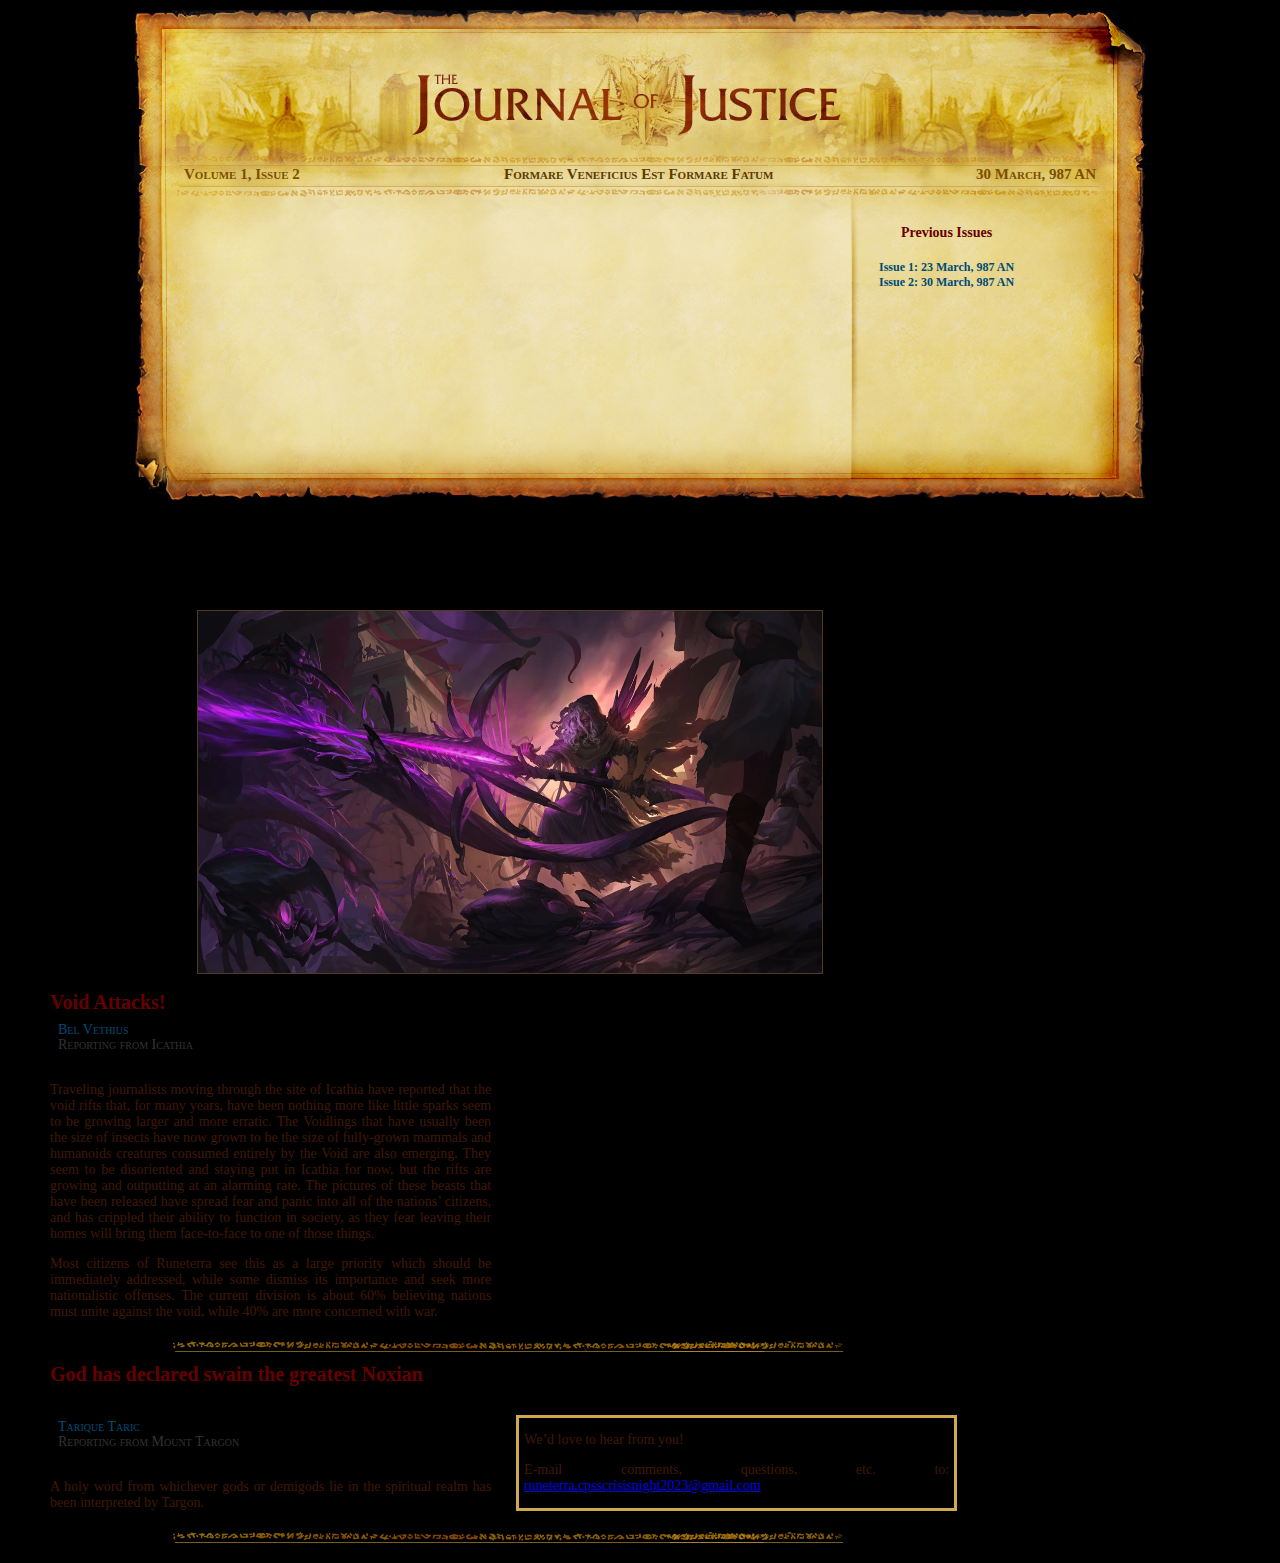
==== commit 4b67348f: "crisis update 2" ====
--- a/index.html
+++ b/index.html
@@ -18,9 +18,9 @@
 	<div id="container">
 		<div id="header">
 			<img id="logo" src="./JOJ TEMPLATE_files/logo_en.jpg" alt="The Journal of Justice">
-			<h1 id="issue_number">Volume 1, Issue 1</h1>
+			<h1 id="issue_number">Volume 1, Issue 2</h1>
 			<h2 id="latin_slug">Formare Veneficius Est Formare Fatum</h2>
-			<h1 id="issue_date">23 March, 987 AN</h1>
+			<h1 id="issue_date">30 March, 987 AN</h1>
 		</div>
 		<div id="footer"></div>
 		<div id="sidebar">
@@ -38,8 +38,12 @@
 								<ul>
 									<li class="views-row views-row-1 views-row-odd views-row-first">  
 										<div class="views-field-title">
-											<span class="field-content"><a href="#">Issue 1: 23 March, 987 AN</a></span>
-										</div>
+											<span class="field-content"><a href="./update-1.html">Issue 1: 23 March, 987 AN</a></span>
+                   </li>
+                   <li>
+										<div class="views-field-title">
+											<span class="field-content"><a href="#">Issue 2: 30 March, 987 AN</a></span>
+										</div></div>
 									</li>
 								</ul>
 							</div>
@@ -55,38 +59,30 @@
 			</div>
 <div align="justify">
 <div id="content_left">
-					<center><img src="./JOJ TEMPLATE_files/H6HaHTj.png" style="width: 624px; height: 362px; display: block;" alt=""><span class="image_caption">       Picture taken on the ground in Ionia during the Noxian invasion</span></center><br>
+					<center><img src="./JOJ TEMPLATE_files/06SH008-full.webp" style="width: 624px; height: 362px; display: block;" alt=""></center><br>
 <div class="article_block_100">
-<h1>Growing Border Tensions</h1>
+<h1>Void Attacks!</h1>
 
 <div align="justify">
 <div class="left_column">
-<div class="reporter_box"><span class="reported_by">Janna Weathercaster</span> <span class="reported_from">Reporting from Runeterra</span></div>
+<div class="reporter_box"><span class="reported_by">Bel Vethius</span> <span class="reported_from">Reporting from Icathia</span></div>
 
-<p>Though spring may be in the air, so is tension; so much of it in fact one could cut it with a knife. Noxus’ violent invasion of Ionia and the war that has ensued has thrown not only them but all the populated nations of Runeterra into disarray, as they are forced to consider their stake in the matter and the correct course of action for their prosperity. And while they aren’t as directly connected to this conflict, the less governed nations have plenty of tension of their own. The nomads and rural settlements of Shurima are starting to learn of the two titans of legend that have woken up once more, Bilgewater continues to be ravaged by an utter lack of governance and the Shadow Isles remain a corrupted, but vast and plentiful, wasteland.
+<p>Traveling journalists moving through the site of Icathia have reported that the void rifts that, for many years, have been nothing more like little sparks seem to be growing larger and more erratic. The Voidlings that have usually been the size of insects have now grown to be the size of fully-grown mammals and humanoids creatures consumed entirely by the Void are also emerging. They seem to be disoriented and staying put in Icathia for now, but the rifts are growing and outputting at an alarming rate. The pictures of these beasts that have been released have spread fear and panic into all of the nations’ citizens, and has crippled their ability to function in society, as they fear leaving their homes will bring them face-to-face to one of those things.
 
 </p>
-<p>Noxus/Ionia - 1250 Ionian casualties, 386 Noxian casualties
+<p>Most citizens of Runeterra see this as a large priority which should be immediately addressed, while some dismiss its importance and seek more nationalistic offenses. The current division is about 60% believing nations must unite against the void, while 40% are more concerned with war.
 
 </p>
-<p>Noxus/Demacia/Frejlord - 40 Noxian casualties, 33 Demacian casualties, 13 Freljordian casualties
 
-</p>
-<p>Piltover/Zaun - 30 Zaunite casualties, 12 Piltovian casualties
 
-</p>
 
 </div>
 </div>
 <div align="justify">
 <div class="right_column" style="margin-top: 3px;">
 
-<p>Noxus/Shurima - 0 Noxian casualties, 8 Shuriman casualties
 
-</p>
-<p>Soldiers are beginning to grow restless, as some are either wishing to fight while others wish to return home. Whichever decision is made, leaders need to act now.
 
-</p>
 
 
 
@@ -95,13 +91,14 @@
 </div>
 <div class="clear"></div>
 <hr>
-<h1>It’s War OR Peace</h1>
-<h2>A choice must be made</h2>
+<h1>God has declared swain the greatest Noxian</h1>
+<h2>That’s crazy</h2>
 <div align="justify">
 <div class="left_column">
-<div class="reporter_box"><span class="reported_by">Milio Yunalai</span> <span class="reported_from"> commenting from Ixaocan </span></div>
+<div class="reporter_box"><span class="reported_by">Tarique Taric</span> <span class="reported_from"> Reporting from Mount Targon </span></div>
 
-<p>As economies are slowly starting to slip into recessions due to the global crisis of all-out war, citizens are pressuring governments to either take decisive action and secure their safety or end the war by means of settlement.</p>
+<p>A holy word from whichever gods or demigods lie in the spiritual realm has been interpreted by Targon.
+</p>
 
 </div>
 </div>
@@ -127,4 +124,5 @@
 <div id="sb-container"><div id="sb-overlay"></div><div id="sb-wrapper"><div id="sb-title"><div id="sb-title-inner"></div></div><div id="sb-wrapper-inner"><div id="sb-body"><div id="sb-body-inner"></div><div id="sb-loading"><div id="sb-loading-inner"><span>loading</span></div></div></div></div><div id="sb-info"><div id="sb-info-inner"><div id="sb-counter"></div><div id="sb-nav"><a id="sb-nav-close" title="Close" onclick="Shadowbox.close()"></a><a id="sb-nav-next" title="Next" onclick="Shadowbox.next()"></a><a id="sb-nav-play" title="Play" onclick="Shadowbox.play()"></a><a id="sb-nav-pause" title="Pause" onclick="Shadowbox.pause()"></a><a id="sb-nav-previous" title="Previous" onclick="Shadowbox.previous()"></a></div></div></div></div></div>
 <script type="text/javascript">
 			
-</script></div></body></html>
+</script></div>
+</div></body></html>
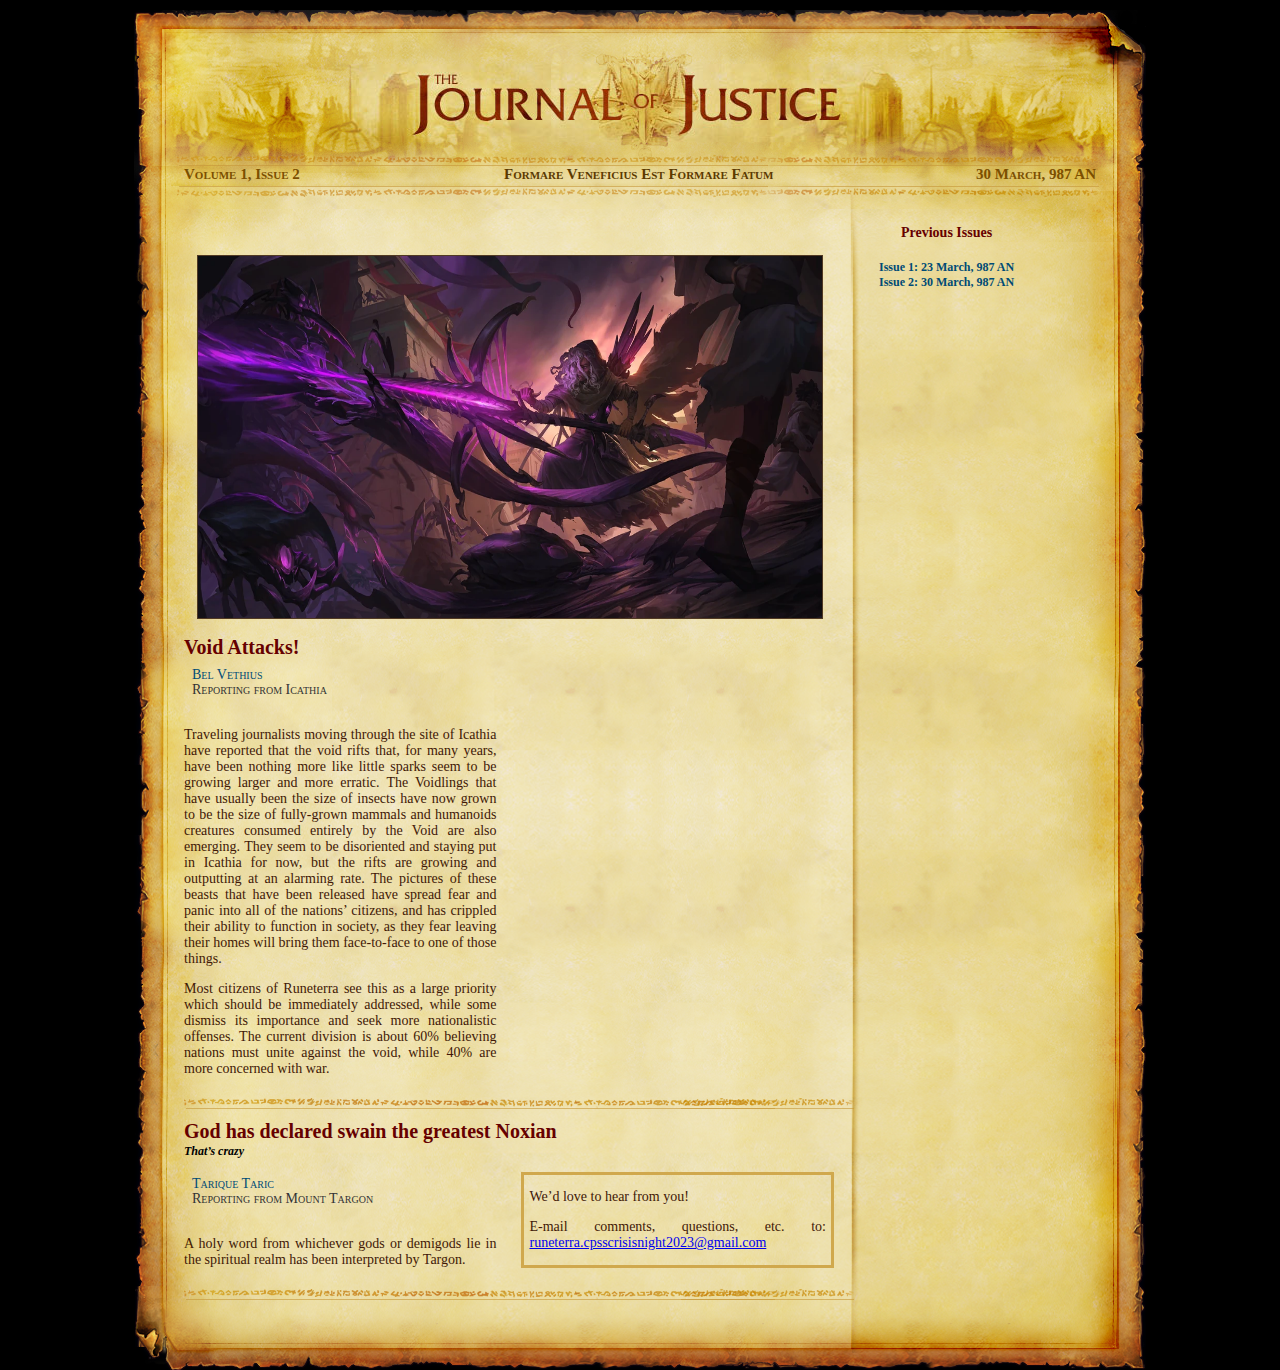
==== commit fb54b253: "actually fix background" ====
--- a/index.html
+++ b/index.html
@@ -56,7 +56,6 @@
 			<h2>Other Important Links</h2>
 			<a href="https://drive.google.com/file/d/1shIzvJW5BO_DKiOSZcNDEJlAhk3VjiIP/view?usp=sharing">Map of Runeterra</a>
 		</div>
-			</div>
 <div align="justify">
 <div id="content_left">
 					<center><img src="./JOJ TEMPLATE_files/06SH008-full.webp" style="width: 624px; height: 362px; display: block;" alt=""></center><br>
@@ -76,7 +75,6 @@
 
 
 
-</div>
 </div>
 <div align="justify">
 <div class="right_column" style="margin-top: 3px;">
@@ -100,6 +98,7 @@
 <p>A holy word from whichever gods or demigods lie in the spiritual realm has been interpreted by Targon.
 </p>
 
+</div>
 </div>
 </div>
 
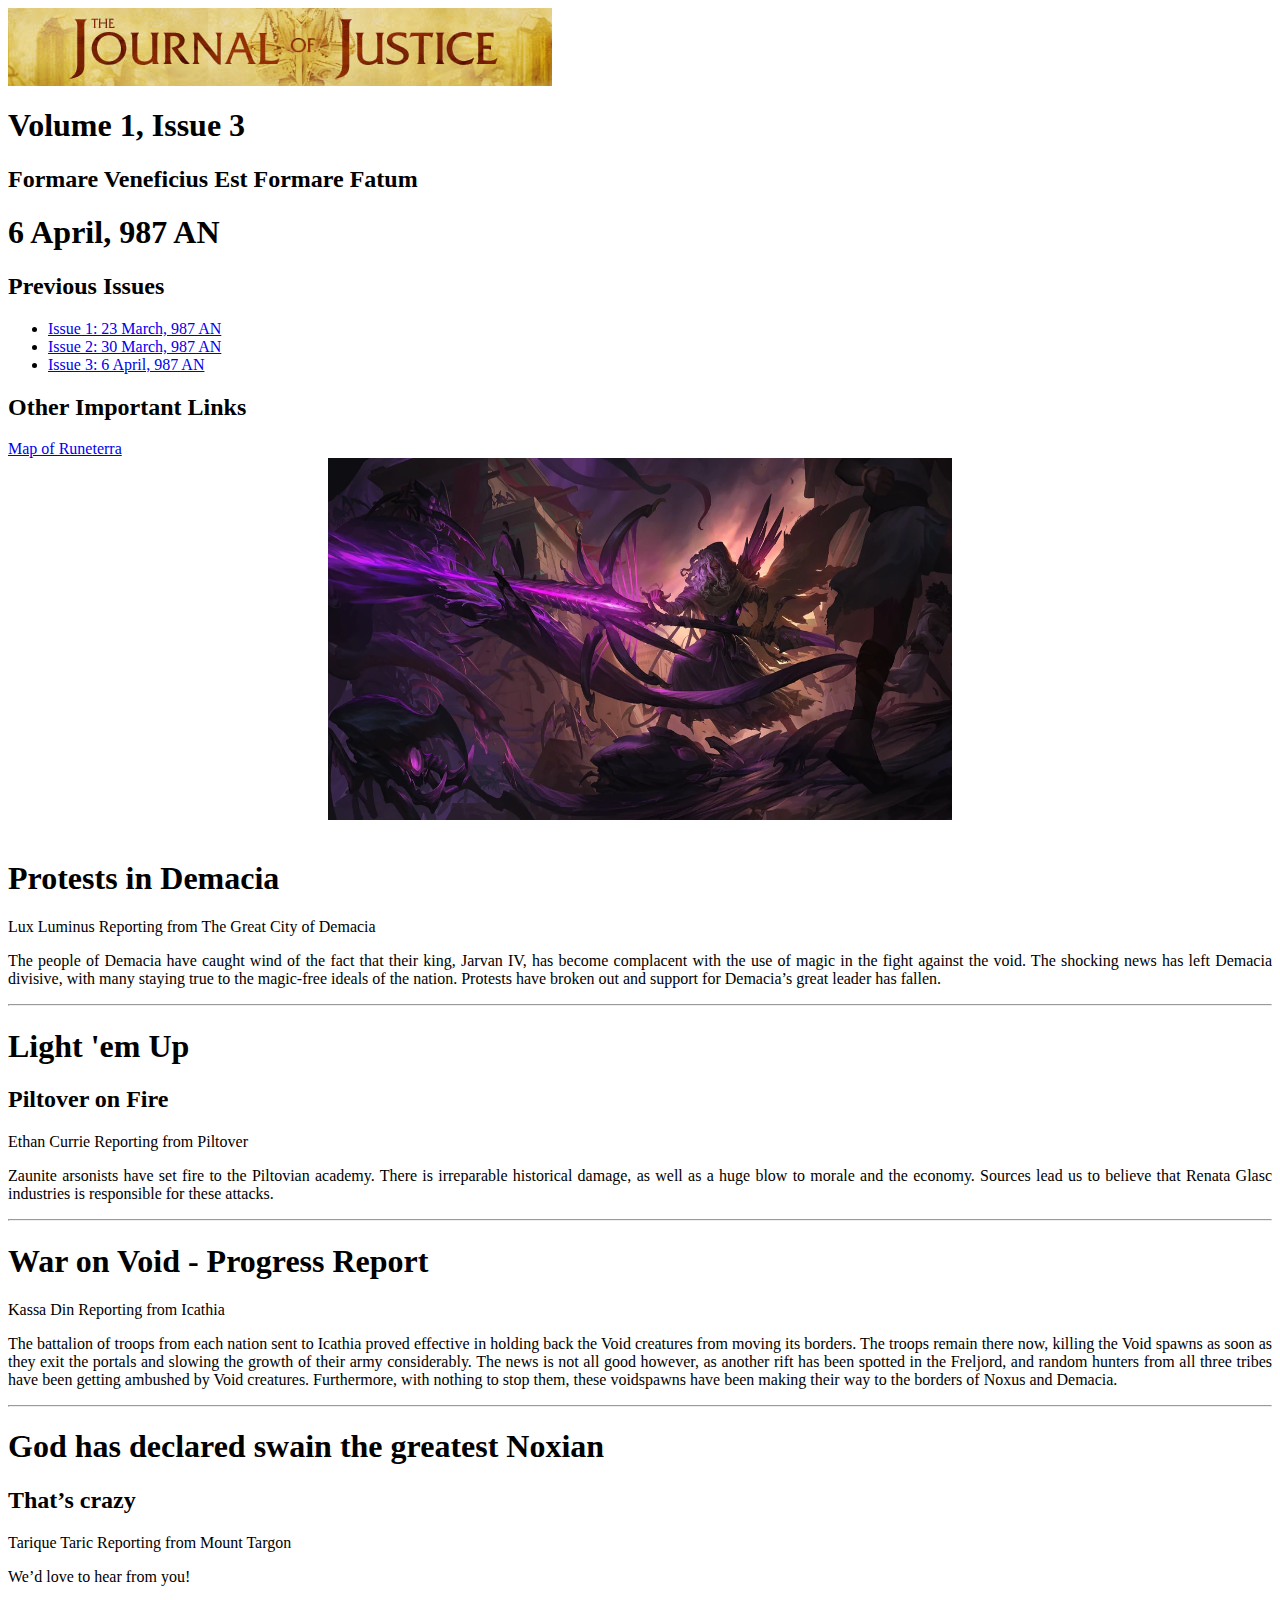
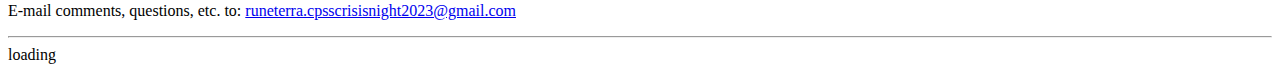
==== commit c086f6a7: "Create index.html" ====
--- a/index.html
+++ b/index.html
@@ -1,26 +1,10 @@
-<!DOCTYPE html PUBLIC "-//W3C//DTD HTML 4.01//EN" "http://www.w3.org/TR/html4/strict.dtd">
-<!-- saved from url=(0058)http://arcanummajoris.altervista.org/JoJ/Vol1/Issue19.html -->
-<html xmlns="http://www.w3.org/1999/xhtml" xml:lang="en" lang="en"><head><meta http-equiv="Content-Type" content="text/html; charset=UTF-8">
-
-
-	<script type="text/javascript" src="./JOJ TEMPLATE_files/script_    _script type=" text="" javascript"=""></script>
-	<link type="text/css" rel="stylesheet" media="all" href="./JOJ TEMPLATE_files/style.css">
-    <link type="text/css" rel="stylesheet" media="all" href="./JOJ TEMPLATE_files/shadowbox.css">
-	<script type="text/javascript">
-		Shadowbox.init({
-			enableKeys: false
-		});
-	</script>
-	
-	<title>The Journal of Justice – Volume 1, Issue 1</title>
-<style id="custom-cursor" type="text/css">body button, body [type='button'], body input[type='reset'], body input[type='submit'], body [role="button"], ::-webkit-search-cancel-button, ::-webkit-search-decoration, ::-webkit-scrollbar-button, ::-webkit-file-upload-button, [role^=button], .cc_pointer, [type="search"]::-webkit-search-cancel-button, a, select, [type="search"]::-webkit-search-decoration, .paper-button, .ytp-progress-bar-container, input[type=submit], :link, :visited, a > *, img,  ::-webkit-scrollbar-button, .ogdlpmhglpejoiomcodnpjnfgcpmgale_pointer, ::-webkit-file-upload-button, .ytp-volume-panel, #myogdlpmhglpejoiomcodnpjnfgcpmgale .icon, body .custom-cursor-on-hover {cursor: "./JOJ TEMPLATE_files/cursor.png" 4 1, pointer !important;} html,body,body select,body .custom-cursor-default-hover {cursor: "./JOJ TEMPLATE_files/cursor.png" 7 3, auto !important;}></style></head>
 <body>
 	<div id="container">
 		<div id="header">
 			<img id="logo" src="./JOJ TEMPLATE_files/logo_en.jpg" alt="The Journal of Justice">
-			<h1 id="issue_number">Volume 1, Issue 2</h1>
+			<h1 id="issue_number">Volume 1, Issue 3</h1>
 			<h2 id="latin_slug">Formare Veneficius Est Formare Fatum</h2>
-			<h1 id="issue_date">30 March, 987 AN</h1>
+			<h1 id="issue_date">6 April, 987 AN</h1>
 		</div>
 		<div id="footer"></div>
 		<div id="sidebar">
@@ -39,13 +23,18 @@
 									<li class="views-row views-row-1 views-row-odd views-row-first">  
 										<div class="views-field-title">
 											<span class="field-content"><a href="./update-1.html">Issue 1: 23 March, 987 AN</a></span>
-                   </li>
+                   </div></li>
                    <li>
 										<div class="views-field-title">
-											<span class="field-content"><a href="#">Issue 2: 30 March, 987 AN</a></span>
-										</div></div>
-									</li>
-								</ul>
+											<span class="field-content"><a href="./update-2.html">Issue 2: 30 March, 987 AN</a></span>
+										</div></li>
+                <li>
+										<div class="views-field-title">
+											<span class="field-content"><a href="#">Issue 3: 6 April, 987 AN</a></span>
+										</div></li>
+                </ul></div>
+									
+								
 							</div>
 						</div>
 					</div>
@@ -60,18 +49,15 @@
 <div id="content_left">
 					<center><img src="./JOJ TEMPLATE_files/06SH008-full.webp" style="width: 624px; height: 362px; display: block;" alt=""></center><br>
 <div class="article_block_100">
-<h1>Void Attacks!</h1>
+<h1>Protests in Demacia</h1>
 
 <div align="justify">
 <div class="left_column">
-<div class="reporter_box"><span class="reported_by">Bel Vethius</span> <span class="reported_from">Reporting from Icathia</span></div>
+<div class="reporter_box"><span class="reported_by">Lux Luminus</span> <span class="reported_from">Reporting from The Great City of Demacia</span></div>
 
-<p>Traveling journalists moving through the site of Icathia have reported that the void rifts that, for many years, have been nothing more like little sparks seem to be growing larger and more erratic. The Voidlings that have usually been the size of insects have now grown to be the size of fully-grown mammals and humanoids creatures consumed entirely by the Void are also emerging. They seem to be disoriented and staying put in Icathia for now, but the rifts are growing and outputting at an alarming rate. The pictures of these beasts that have been released have spread fear and panic into all of the nations’ citizens, and has crippled their ability to function in society, as they fear leaving their homes will bring them face-to-face to one of those things.
+<p>The people of Demacia have caught wind of the fact that their king, Jarvan IV, has become complacent with the use of magic in the fight against the void. The shocking news has left Demacia divisive, with many staying true to the magic-free ideals of the nation. Protests have broken out and support for Demacia’s great leader has fallen.
+</p>
 
-</p>
-<p>Most citizens of Runeterra see this as a large priority which should be immediately addressed, while some dismiss its importance and seek more nationalistic offenses. The current division is about 60% believing nations must unite against the void, while 40% are more concerned with war.
-
-</p>
 
 
 
@@ -89,20 +75,56 @@
 </div>
 <div class="clear"></div>
 <hr>
+<h1>Light 'em Up</h1>
+<h2>Piltover on Fire</h2>
+<div align="justify">
+<div class="left_column">
+<div class="reporter_box"><span class="reported_by">Ethan Currie</span> <span class="reported_from"> Reporting from Piltover </span></div>
+
+<p>Zaunite arsonists have set fire to the Piltovian academy. There is irreparable historical damage, as well as a huge blow to morale and the economy. Sources lead us to believe that Renata Glasc industries is responsible for these attacks.
+
+</p>
+
+</div>
+</div>
+</div>
+
+<div align="justify">
+
+<div align="justify">
+<div class="right_column" style="margin-top: 3px;">
+
+
+
+
+
+
+
+</div>
+</div>
+<div class="left_column">
+<hr/>
+
+<h1>War on Void - Progress Report</h1><div class="reporter_box"><span class="reported_by">Kassa Din</span> <span class="reported_from">Reporting from Icathia</span></div><p>The battalion of troops from each nation sent to Icathia proved effective in holding back the Void creatures from moving its borders. The troops remain there now, killing the Void spawns as soon as they exit the portals and slowing the growth of their army considerably. The news is not all good however, as another rift has been spotted in the Freljord, and random hunters from all three tribes have been getting ambushed by Void creatures. Furthermore, with nothing to stop them, these voidspawns have been making their way to the borders of Noxus and Demacia.
+
+</p>
+
+
+
+
+</div><div class="clear"></div>
+<hr>
 <h1>God has declared swain the greatest Noxian</h1>
 <h2>That’s crazy</h2>
 <div align="justify">
 <div class="left_column">
 <div class="reporter_box"><span class="reported_by">Tarique Taric</span> <span class="reported_from"> Reporting from Mount Targon </span></div>
 
-<p>A holy word from whichever gods or demigods lie in the spiritual realm has been interpreted by Targon.
-</p>
+
 
 </div>
 </div>
-</div>
-
-<div class="right_column" style="margin-top: 3px;">
+</div><div class="right_column" style="margin-top: 3px;">
 <div align="justify">
 
 </div>
@@ -124,4 +146,5 @@
 <script type="text/javascript">
 			
 </script></div>
-</div></body></html>
+</div>
+</body>
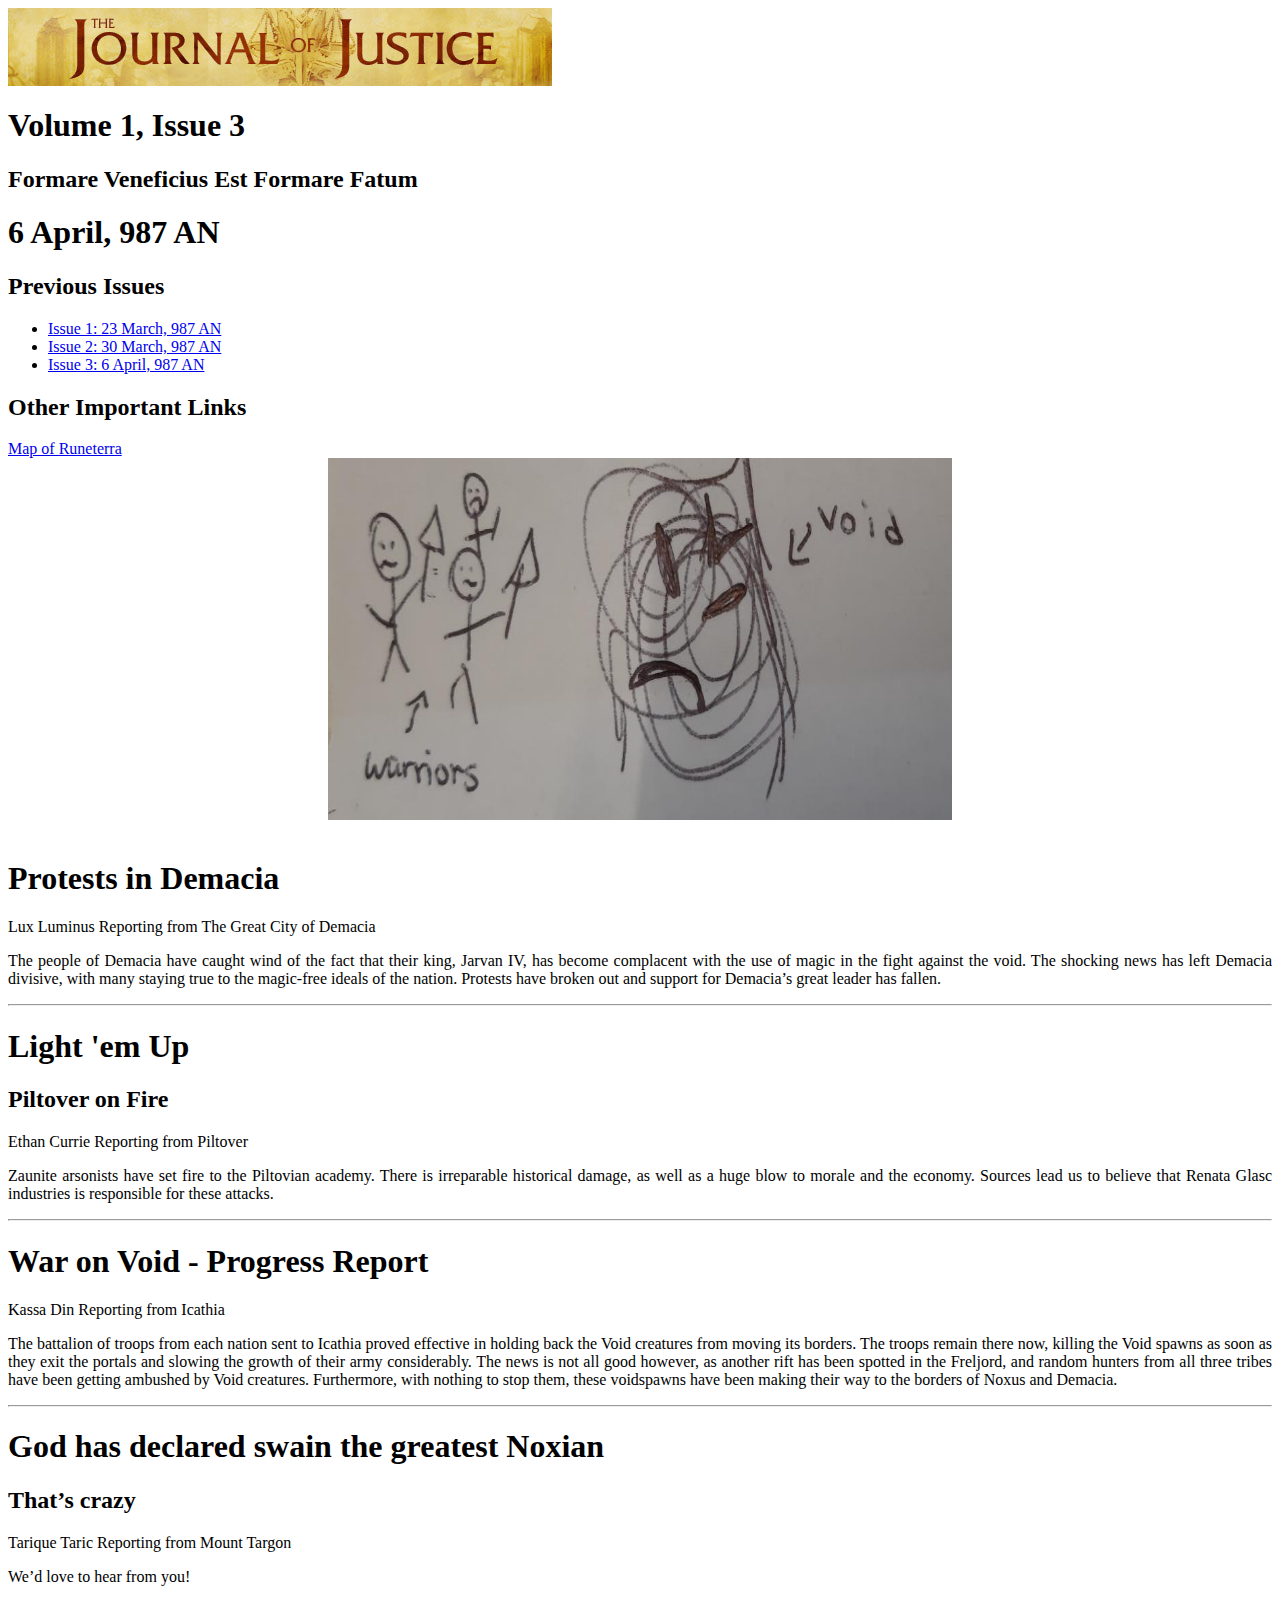
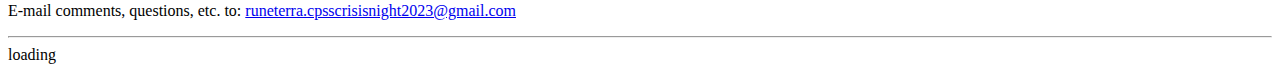
==== commit 4a1cf013: "Add new main image" ====
--- a/index.html
+++ b/index.html
@@ -47,7 +47,7 @@
 		</div>
 <div align="justify">
 <div id="content_left">
-					<center><img src="./JOJ TEMPLATE_files/06SH008-full.webp" style="width: 624px; height: 362px; display: block;" alt=""></center><br>
+					<center><img src="./JOJ TEMPLATE_files/336589506_653055443296152_2912140532636401454_n.jpg" style="width: 624px; height: 362px; display: block;" alt=""></center><br>
 <div class="article_block_100">
 <h1>Protests in Demacia</h1>
 
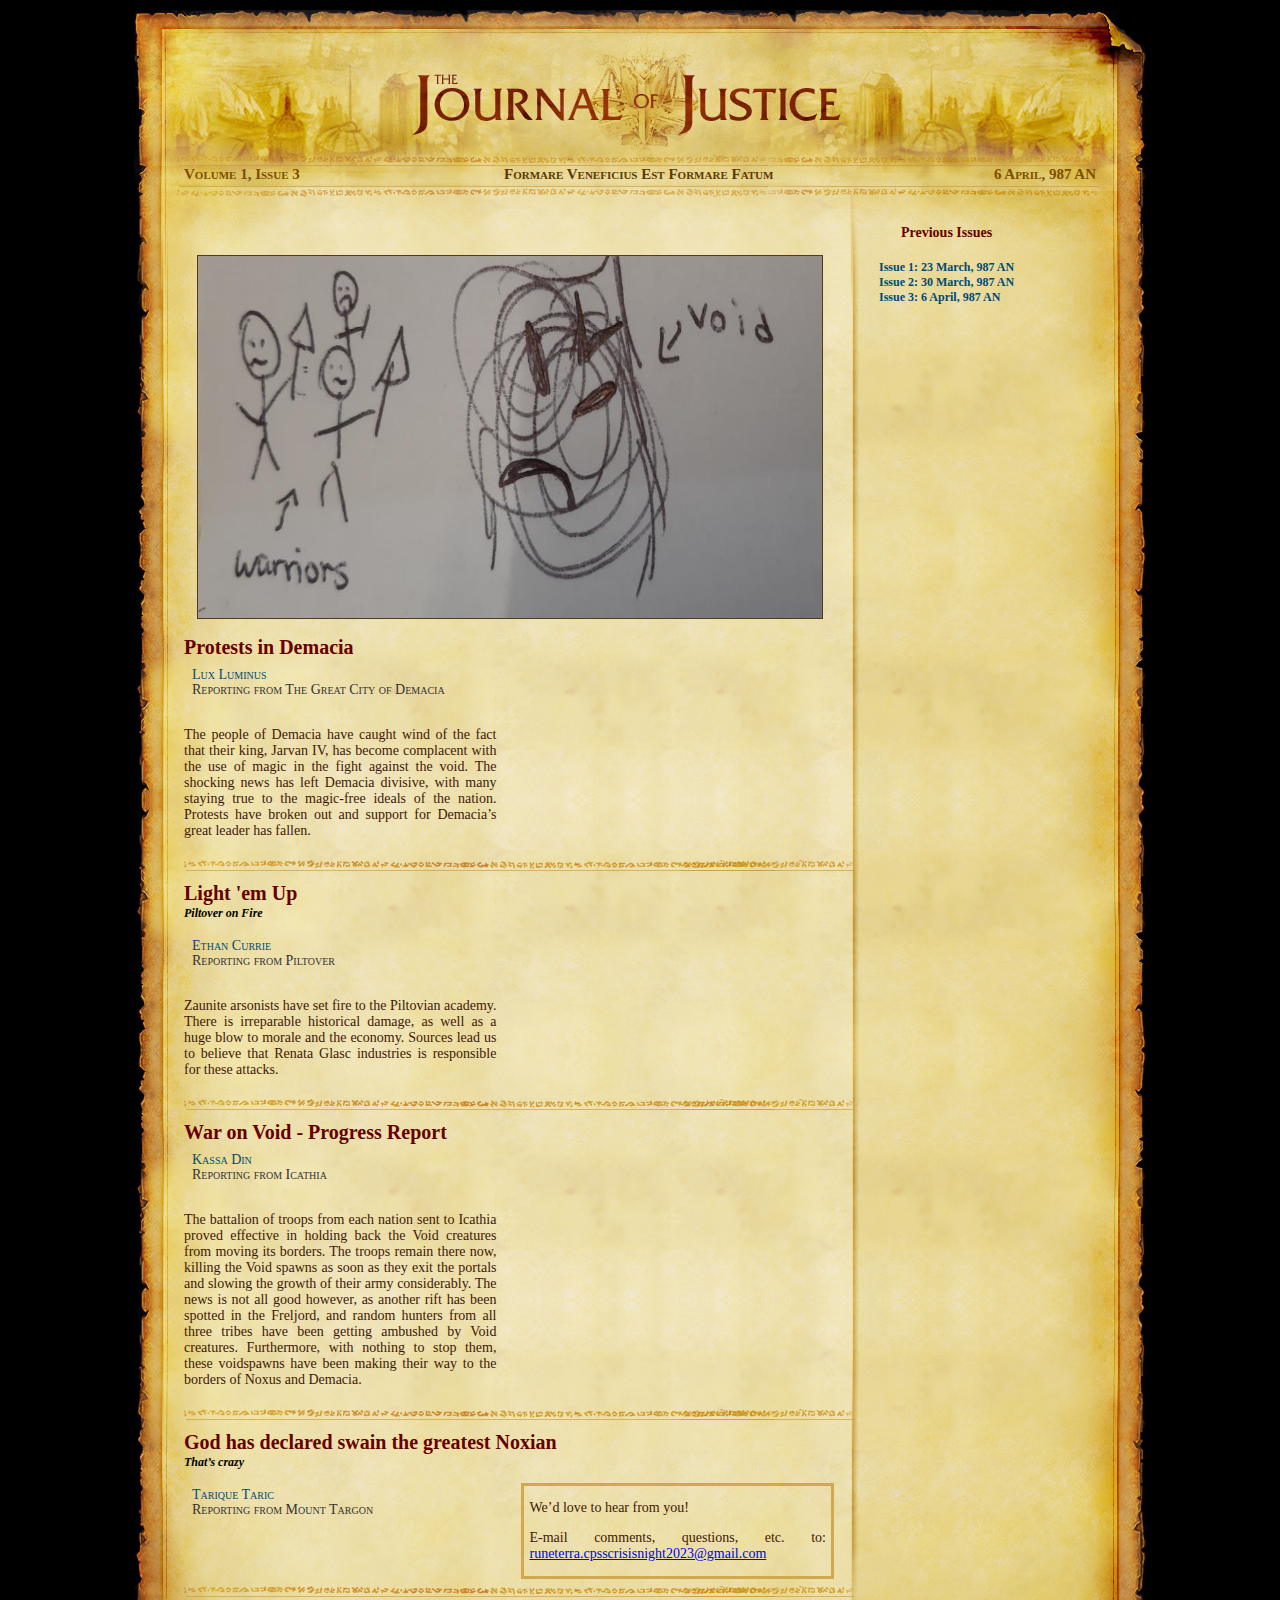
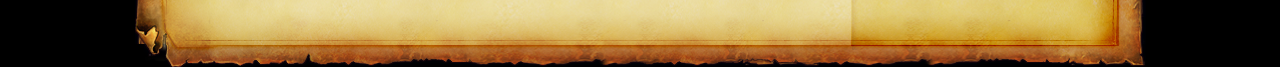
==== commit 0921b3c3: "add rest of new index :skull:" ====
--- a/index.html
+++ b/index.html
@@ -1,3 +1,19 @@
+<!DOCTYPE html PUBLIC "-//W3C//DTD HTML 4.01//EN" "http://www.w3.org/TR/html4/strict.dtd">
+<!-- saved from url=(0058)http://arcanummajoris.altervista.org/JoJ/Vol1/Issue19.html -->
+<html xmlns="http://www.w3.org/1999/xhtml" xml:lang="en" lang="en"><head><meta http-equiv="Content-Type" content="text/html; charset=UTF-8">
+
+
+	<script type="text/javascript" src="./JOJ TEMPLATE_files/script_    _script type=" text="" javascript"=""></script>
+	<link type="text/css" rel="stylesheet" media="all" href="./JOJ TEMPLATE_files/style.css">
+    <link type="text/css" rel="stylesheet" media="all" href="./JOJ TEMPLATE_files/shadowbox.css">
+	<script type="text/javascript">
+		Shadowbox.init({
+			enableKeys: false
+		});
+	</script>
+	
+	<title>The Journal of Justice – Volume 1, Issue 1</title>
+<style id="custom-cursor" type="text/css">body button, body [type='button'], body input[type='reset'], body input[type='submit'], body [role="button"], ::-webkit-search-cancel-button, ::-webkit-search-decoration, ::-webkit-scrollbar-button, ::-webkit-file-upload-button, [role^=button], .cc_pointer, [type="search"]::-webkit-search-cancel-button, a, select, [type="search"]::-webkit-search-decoration, .paper-button, .ytp-progress-bar-container, input[type=submit], :link, :visited, a > *, img,  ::-webkit-scrollbar-button, .ogdlpmhglpejoiomcodnpjnfgcpmgale_pointer, ::-webkit-file-upload-button, .ytp-volume-panel, #myogdlpmhglpejoiomcodnpjnfgcpmgale .icon, body .custom-cursor-on-hover {cursor: "./JOJ TEMPLATE_files/cursor.png" 4 1, pointer !important;} html,body,body select,body .custom-cursor-default-hover {cursor: "./JOJ TEMPLATE_files/cursor.png" 7 3, auto !important;}></style></head>
 <body>
 	<div id="container">
 		<div id="header">
@@ -148,3 +164,4 @@
 </script></div>
 </div>
 </body>
+</html>
--- a/JOJ TEMPLATE_files/style.css
+++ b/JOJ TEMPLATE_files/style.css
@@ -0,0 +1,268 @@
+html,body {
+	padding: 0;
+	height: 100%; /* needed for container min-height */
+}
+
+body {
+	background: #000000;
+	font-family: Georgia, serif;
+	font-size: 14px;
+	color: #666;
+	margin: 50px 0;
+}
+
+.views-admin-links {
+	display: none;
+}
+
+#container {
+	position: relative; /* needed for footer positioning*/
+	margin: 0 auto; /* center, not in IE5 */
+	width: 1012px;
+	background: #000000 url('./parchment_body.png') top left repeat-y;
+	min-height: 400px;
+}
+
+#header {
+	padding: 10px;
+	background: url('./parchment_header.png') top left no-repeat;
+	height: 313px;
+	position: absolute;
+	top: -40px;
+	left: 0;
+	right: 0;
+}
+
+#sidebar {
+	padding: 10px;
+	padding-top: 160px;
+	position: relative;
+	float: right;
+	width: 235px;
+	margin-right: 32px;
+}
+
+#footer {
+	position: absolute;
+	bottom: -50px;
+	left: 0;
+	right: 0;
+	background: url('./parchment_footer.png') bottom left no-repeat;
+	height: 313px;
+}
+
+.clear {
+	clear: both;
+}
+
+hr {
+	width: 674px;
+	height: 11px;
+	background: url('./hr_bg.png') top left no-repeat;
+	border: none;
+	margin-bottom: 10px;
+}
+
+.half {
+    width: 322px;
+}
+/* End Basic Layout */
+
+/* Header Layout */
+#header h1, h2 {
+	color: #7c4f00;
+	font-size: 15px;
+	font-family: Georgia, serif;
+}
+
+#header h2 {
+	color: #5c3a00;
+}
+
+#issue_number {
+	position: absolute; 
+	top: 146px; 
+	left: 50px;
+	font-variant: small-caps;
+}
+
+#latin_slug {
+ 	position: absolute; 
+ 	top: 144px; 
+ 	left: 370px;
+ 	font-variant: small-caps;
+}
+
+#issue_date {
+	position: absolute; 
+	top: 146px; 
+	right: 50px;
+	font-variant: small-caps;
+}
+
+#logo {
+	position: absolute; 
+	left: 217px; 
+	top: 54px;
+}
+/* End Header Layout */
+
+/* Primary Content Styles */
+#content_left {
+	padding: 0 20px;
+	padding-top: 160px;
+	padding-bottom: 10px;
+	margin-left: 30px;
+	margin-right: 291px;
+	position: relative;
+}
+
+#content_left h1 {
+	color: #660000;
+	font-size: 20px;
+	font-family: Georgia, serif;
+	margin: 0px;
+	padding: 0px;
+	line-height: 25px;
+}
+
+#content_left h2 {
+	color: #000000;
+	font-size: 12px;
+	margin-top: 0px;
+	font-family: Georgia, serif;
+    font-style: italic;
+}
+
+#content_left h3 {
+	font-size: 12px; 
+	font-weight: bold; 
+	color: #600;
+	margin-bottom: -5px;
+	border-bottom: 2px solid #600;
+}
+
+#content_left p {
+	color: #411806;
+}
+
+#content_left img {
+	border: 1px solid #513922;
+}
+
+.article_block_100 {
+	width: 100%;
+}
+
+.article_block_50 {
+	float: left;
+	width: 48%;
+}
+
+.left {
+	padding-right: 25px;
+}
+
+.left_column {
+	float: left;
+	width: 48%;
+	padding-right: 25px;
+}
+
+.right_column {
+	float: left;
+	width: 48%;
+	margin-top: 20px;
+}
+
+.reporter_box {
+	background: url('http://arcanummajoris.altervista.org/wp-content/uploads/2016/02/reporter_box_bg.jpg') top left no-repeat;
+	height: 47px;
+	width: 287px;
+	min-height: 47px;
+	font-size: 14px;
+	padding-top: 6px;
+	padding-left: 8px;
+	position: relative;
+	font-variant: small-caps
+}
+
+.reported_by {
+	color: #004b75;
+	position: absolute;
+	top: 7px;
+}
+
+.reported_from {
+	color: #333333;
+	position: absolute;
+	bottom: 15px;
+}
+
+.mug_shot {
+	border: 1px solid #6a4f29;
+	height: 34px;
+	width: 34px;
+	float: left;
+}
+
+.article_seperator {
+	padding-left: 5px; 
+	padding-right: 5px; 
+	border: 3px solid #d0a84d;
+}
+
+.inline_image {
+	float: left; 
+	padding-right: 5px; 
+}
+
+#content_left img.inline_image {
+	border: none;
+}
+
+.image_caption { 
+	font-size: 12px; 
+	color: #600;
+}
+/* End Primary Content Styles */
+
+/* Sidebar Styles */
+#sidebar h2 {
+	background: url('http://arcanummajoris.altervista.org/wp-content/uploads/2016/02/sidebar_h1_bg.png') top left no-repeat;
+	height: 26px;
+	font-size: 14px;
+	color: #660000;
+	padding-left: 32px;
+	line-height: 22px;
+}
+
+.item-list ul {
+	color: #004b75;
+	margin-left: -30px;
+	font-size: 12px;
+	font-family: Georgia,serif;
+	list-style-type: none;
+}
+
+.item-list ul li a, .item-list ul li a:visited {
+	color: #004B75;
+	text-decoration: none;
+    font-size: 12px;
+    font-weight: bold;
+    font-family: Georgia, serif;
+}
+
+.sidebar_top {
+    margin-bottom: 20px;
+}
+
+.sidebar_bottom a {
+    color: #004B75;
+    text-decoration: none;
+    padding-left: 12px;
+    font-size: 12px;
+    font-weight: bold;
+    font-family: Georgia, serif;
+}
+/* End Sidebar Styles */
--- a/JOJ TEMPLATE_files/shadowbox.css
+++ b/JOJ TEMPLATE_files/shadowbox.css
@@ -0,0 +1,43 @@
+
+
+
+
+
+/*
+     FILE ARCHIVED ON 21:35:23 Aug 26, 2014 AND RETRIEVED FROM THE
+     INTERNET ARCHIVE ON 1:45:05 Sep 12, 2014.
+     JAVASCRIPT APPENDED BY WAYBACK MACHINE, COPYRIGHT INTERNET ARCHIVE.
+
+     ALL OTHER CONTENT MAY ALSO BE PROTECTED BY COPYRIGHT (17 U.S.C.
+     SECTION 108(a)(3)).
+*/
+#sb-title-inner,#sb-info-inner,#sb-loading-inner,div.sb-message{font-family:"HelveticaNeue-Light","Helvetica Neue",Helvetica,Arial,sans-serif;font-weight:200;color:#fff;}
+#sb-container{position:fixed;margin:0;padding:0;top:0;left:0;z-index:999;text-align:left;visibility:hidden;display:none;}
+#sb-overlay{position:relative;height:100%;width:100%;}
+#sb-wrapper{position:absolute;visibility:hidden;width:100px;}
+#sb-wrapper-inner{position:relative;border:1px solid #303030;overflow:hidden;height:100px;}
+#sb-body{position:relative;height:100%;}
+#sb-body-inner{position:absolute;height:100%;width:100%;}
+#sb-player.html{height:100%;overflow:auto;}
+#sb-body img{border:none;}
+#sb-loading{position:relative;height:100%;}
+#sb-loading-inner{position:absolute;font-size:14px;line-height:24px;height:24px;top:50%;margin-top:-12px;width:100%;text-align:center;}
+#sb-loading-inner span{background:url(/web/20140826213523/http://joj.leagueoflegends.com/themes/story_tab/js/shadowbox-3.0.3/loading.gif) no-repeat;padding-left:34px;display:inline-block;}
+#sb-body,#sb-loading{background-color:#060606;}
+#sb-title,#sb-info{position:relative;margin:0;padding:0;overflow:hidden;}
+#sb-title,#sb-title-inner{height:26px;line-height:26px;}
+#sb-title-inner{font-size:16px;}
+#sb-info,#sb-info-inner{height:20px;line-height:20px;}
+#sb-info-inner{font-size:12px;}
+#sb-nav{float:right;height:16px;padding:2px 0;width:45%;}
+#sb-nav a{display:block;float:right;height:16px;width:16px;margin-left:3px;cursor:pointer;background-repeat:no-repeat;}
+#sb-nav-close{background-image:url(/web/20140826213523/http://joj.leagueoflegends.com/themes/story_tab/js/shadowbox-3.0.3/close.png);}
+#sb-nav-next{background-image:url(/web/20140826213523/http://joj.leagueoflegends.com/themes/story_tab/js/shadowbox-3.0.3/next.png);}
+#sb-nav-previous{background-image:url(/web/20140826213523/http://joj.leagueoflegends.com/themes/story_tab/js/shadowbox-3.0.3/previous.png);}
+#sb-nav-play{background-image:url(/web/20140826213523/http://joj.leagueoflegends.com/themes/story_tab/js/shadowbox-3.0.3/play.png);}
+#sb-nav-pause{background-image:url(/web/20140826213523/http://joj.leagueoflegends.com/themes/story_tab/js/shadowbox-3.0.3/pause.png);}
+#sb-counter{float:left;width:45%;}
+#sb-counter a{padding:0 4px 0 0;text-decoration:none;cursor:pointer;color:#fff;}
+#sb-counter a.sb-counter-current{text-decoration:underline;}
+div.sb-message{font-size:12px;padding:10px;text-align:center;}
+div.sb-message a:link,div.sb-message a:visited{color:#fff;text-decoration:underline;}
